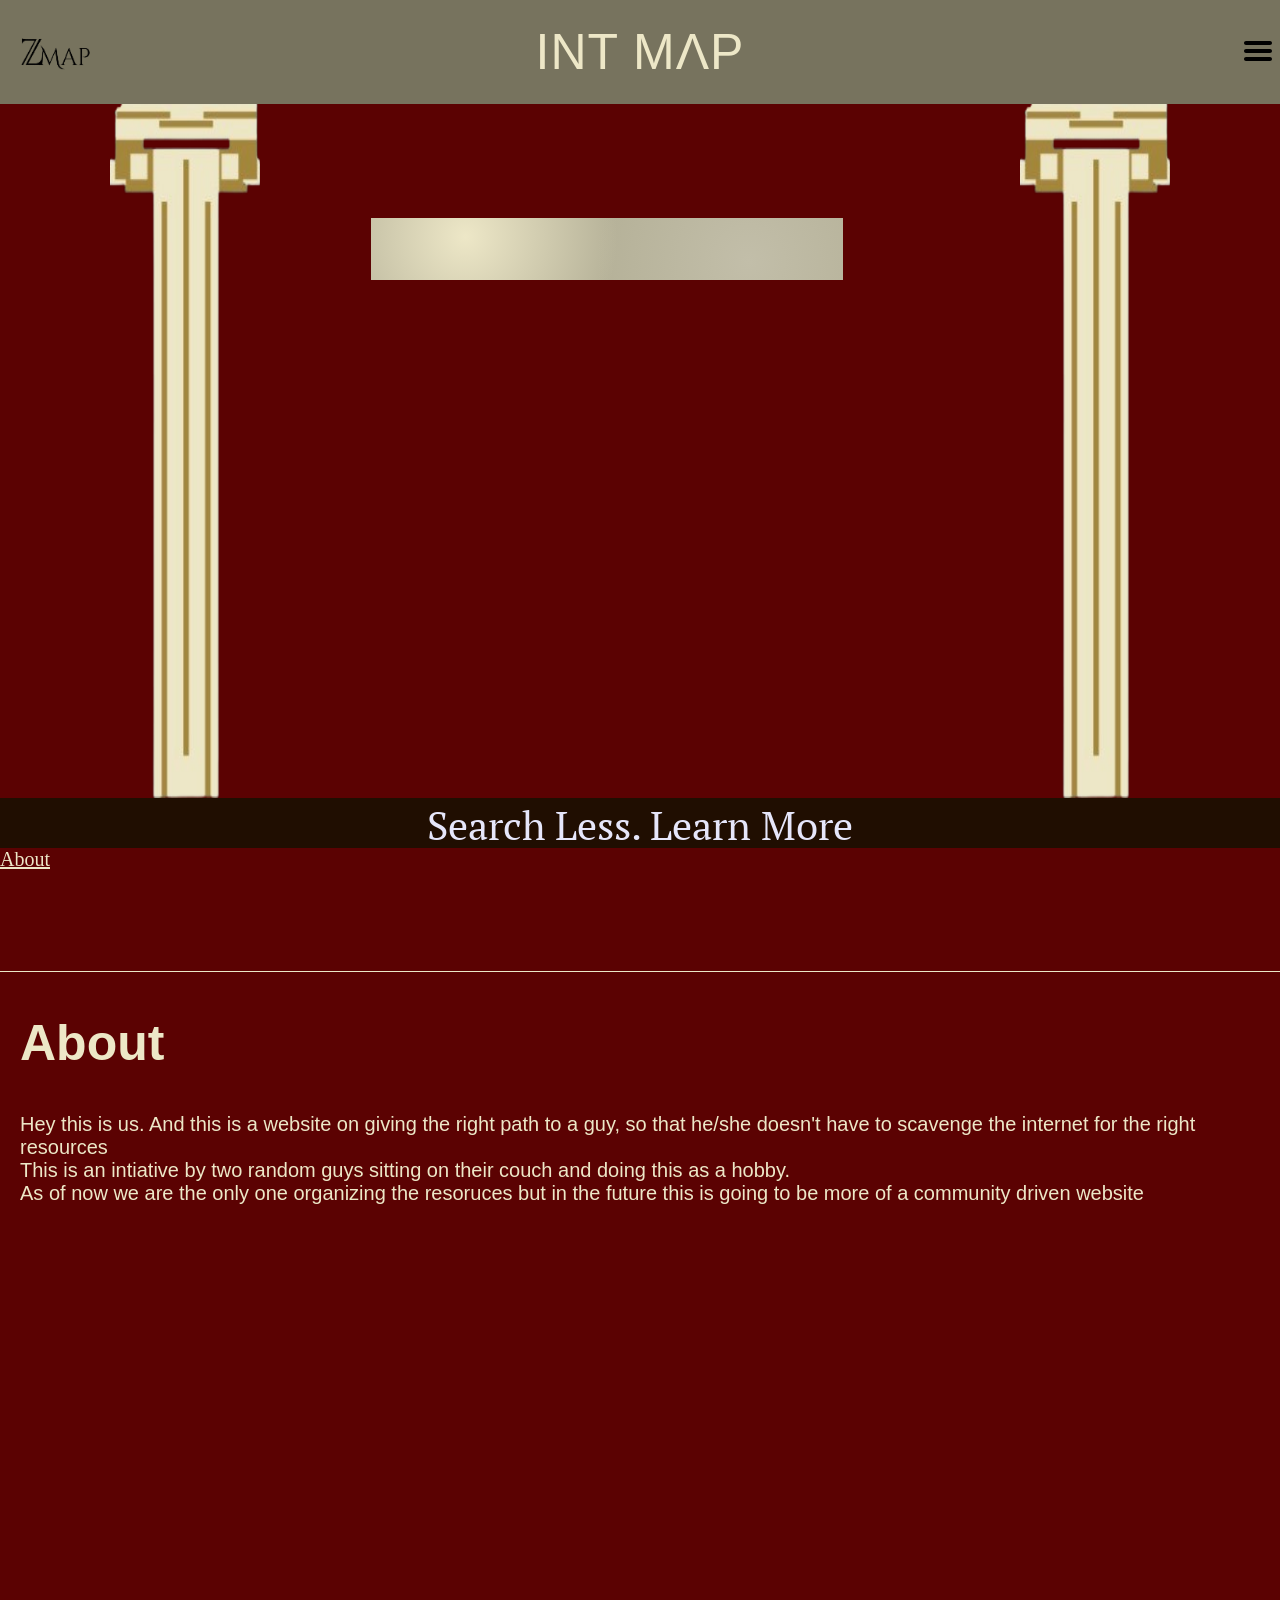
==== index.html @ e17660ed "A small bug fix" ====
<!DOCTYPE html>

<html>
    <head>
        <title>Int Map</title>
        <link rel="icon" href="logo/favicon.png" type="image/png">
        <link rel="stylesheet" href="landing_page.css">
        <link rel="stylesheet" href="style.css">
 This is usually caused by another repository pushing to
hint: the same ref. I
        <link rel="preconnect" href="https://fonts.googleapis.com">
        <link rel="preconnect" href="https://fonts.gstatic.com" crossorigin>
        <link href="https://fonts.googleapis.com/css2?family=PT+Serif:ital,wght@0,400;0,700;1,400;1,700&display=swap" rel="stylesheet">

    </head>
     
    <body>
        <script src="test.js"></script>
        
        <div class="header"> 


            <div class="logo-pic">
                <img class="z" src="logo/logo-removebg-preview.png">
            </div>


            <div class="logo-text">
                INT M&Lambda;P
            </div>



            <div class="menu-button">
                <button class="hamburger"><img src="logo/Hamburger_icon.svg"></button>
            </div>


        </div>

        <div class="search-region">
            <div class="pillar-left">
                <img class="pillar-img-left" src="logo/pillar.png">
            </div>

            <div class="searching">
                <input type="text" class="searchbar"
                placeholder="">
                <button class="search-button">?</button>
            </div>

            <div class="pillar-right">
                <img class="pillar-img-right" src="logo/pillar.png">
            </div>
        </div>

        <div class="base">Search Less. Learn More</div>

        <a class="about-link" href="#about-section">About</a>

        <div class="line"></div>

        <section id="about-section">
        <div class="About">
            <h1 class="about-heading">About</h1>
            <p class="about-text">Hey this is us. And this is a website on giving the right path to a guy, so that he/she doesn't have to scavenge
                the internet for the right resources 

            </p>
            <p class="about-text">
                This is an intiative by two random guys sitting on their couch and doing this as a hobby.
            </p>
            <p class="about-text">
                As of now we are the only one organizing the resoruces but in the future this is going to be more of a community driven website
            </p>
        </div>
        </section>



    </body>
</html>
---- landing_page.css ----
html
{
    scroll-behavior: smooth;
}

section 
{
    scroll-margin-top: 130px;
}

body
{
    background-color: #5B0202;
    margin: 0;
    padding-bottom: 1000px;
}
.searchbar 
{

    width: 450px;
    height: 60px;
    padding-left: 20px;
    font-size: 18px;
    font-family: 'Inter' , sans-serif;
    background:
    radial-gradient(circle at 20% 30%, #EDE7C7 0, transparent 40%),
    radial-gradient(circle at 80% 70%, #c2bea9 0, transparent 40%),
    #b5b198;
    border: none;
}
.search-button{
    opacity: 0;
    transition: opacity 5s ease;
}
.searchbar:focus
{
    outline: none;
    box-shadow: 6px 3px 5px rgba(0, 0, 0, 0.3);
}

.searchbar:focus + .search-button{
    opacity: 1;
}

.searching 
{
    margin-top: 200px;
    display: flex;
    justify-content: center;
}

.header
{
    display: grid;
    grid-template-columns: 1fr auto 1fr;
    align-items: center;
    background-color: #77735e;
    position: fixed;
    top: 0;
    left: 0;
    width: 100%;
    z-index: 2;
}

.mark 
{
    position: relative;
    display: inline-block;
}

.mark::before 
{
  content: "";
  position: absolute;
  top: -0.35em;
  left: 50%;
  transform: translateX(-50%);
  width: 0.6em;
  height: 1px;
  background: currentColor;
}

.logo-pic
{
    margin-left:0
}

.logo-text 
{
    font-family: "Jost", "Josefin Sans", sans-serif;
    font-weight: lighter;
    font-size: 50px;
    letter-spacing: 1px;
    color:#EDE7C7;
    text-transform: uppercase;
}

.z
{
    margin-top: 0;
    width: 100px;
    height: 100px;
}



.menu-button
{
    display: flex;
    justify-content: end;
}


.hamburger
{
    background-color: transparent;
    border: none;
    transition: 0.5s;
}

.hamburger:hover
{
    box-shadow: 1px 1px 5px rgba(0, 0, 0, 0.3);
}

.hamburger:active
{
    box-shadow: 1px 1px 10px rgba(0, 0, 0, 0.3);
}



.search-region
{
    display: grid;
    grid-template-columns: 1fr 1fr 1fr;
}

.pillar-left, .pillar-right
{
    display: flex;
    margin-top: 80px;
    justify-content: center;
}

.pillar-img-left , .pillar-img-right
{
    width: 150px;
    height: 700px;
}

.base
{
    display: flex;
    background-color: #200e01;
    height: 50px;
    font-family: "PT Serif", serif;
    font-weight: 400;
    font-style: normal;
    font-size: 40px;
    color: #E6E6FA;
    justify-content: center;
}

.About
{
    margin-left: 20px;
}

.about-heading
{
    color: #EDE7C7;
    font-family: Arial, Helvetica, sans-serif;
    font-size: 50px;
}

.about-text
{
    color: #EDE7C7;
    font-family: Arial, Helvetica, sans-serif;
    font-size: 20px;
    margin-bottom: 0;
    margin-top: 0;
}

.line 
{
    margin-top: 100px;
    height: 1px;
    background-color: #EDE7C7;
}

.about-link
{
    color: #EDE7C7;
    font-size: 20px;
}

.search-button
{
    border: none;
    height: 62px;
    width: 67px;
    background-color: #b5b198;
    transition: all 0.3s;
}

.search-button:hover
{
    background-color: #8f8c76;
}

.search-button:active
{
    box-shadow: 2px 3px 10px rgba(181, 177, 152, 0.3);
}
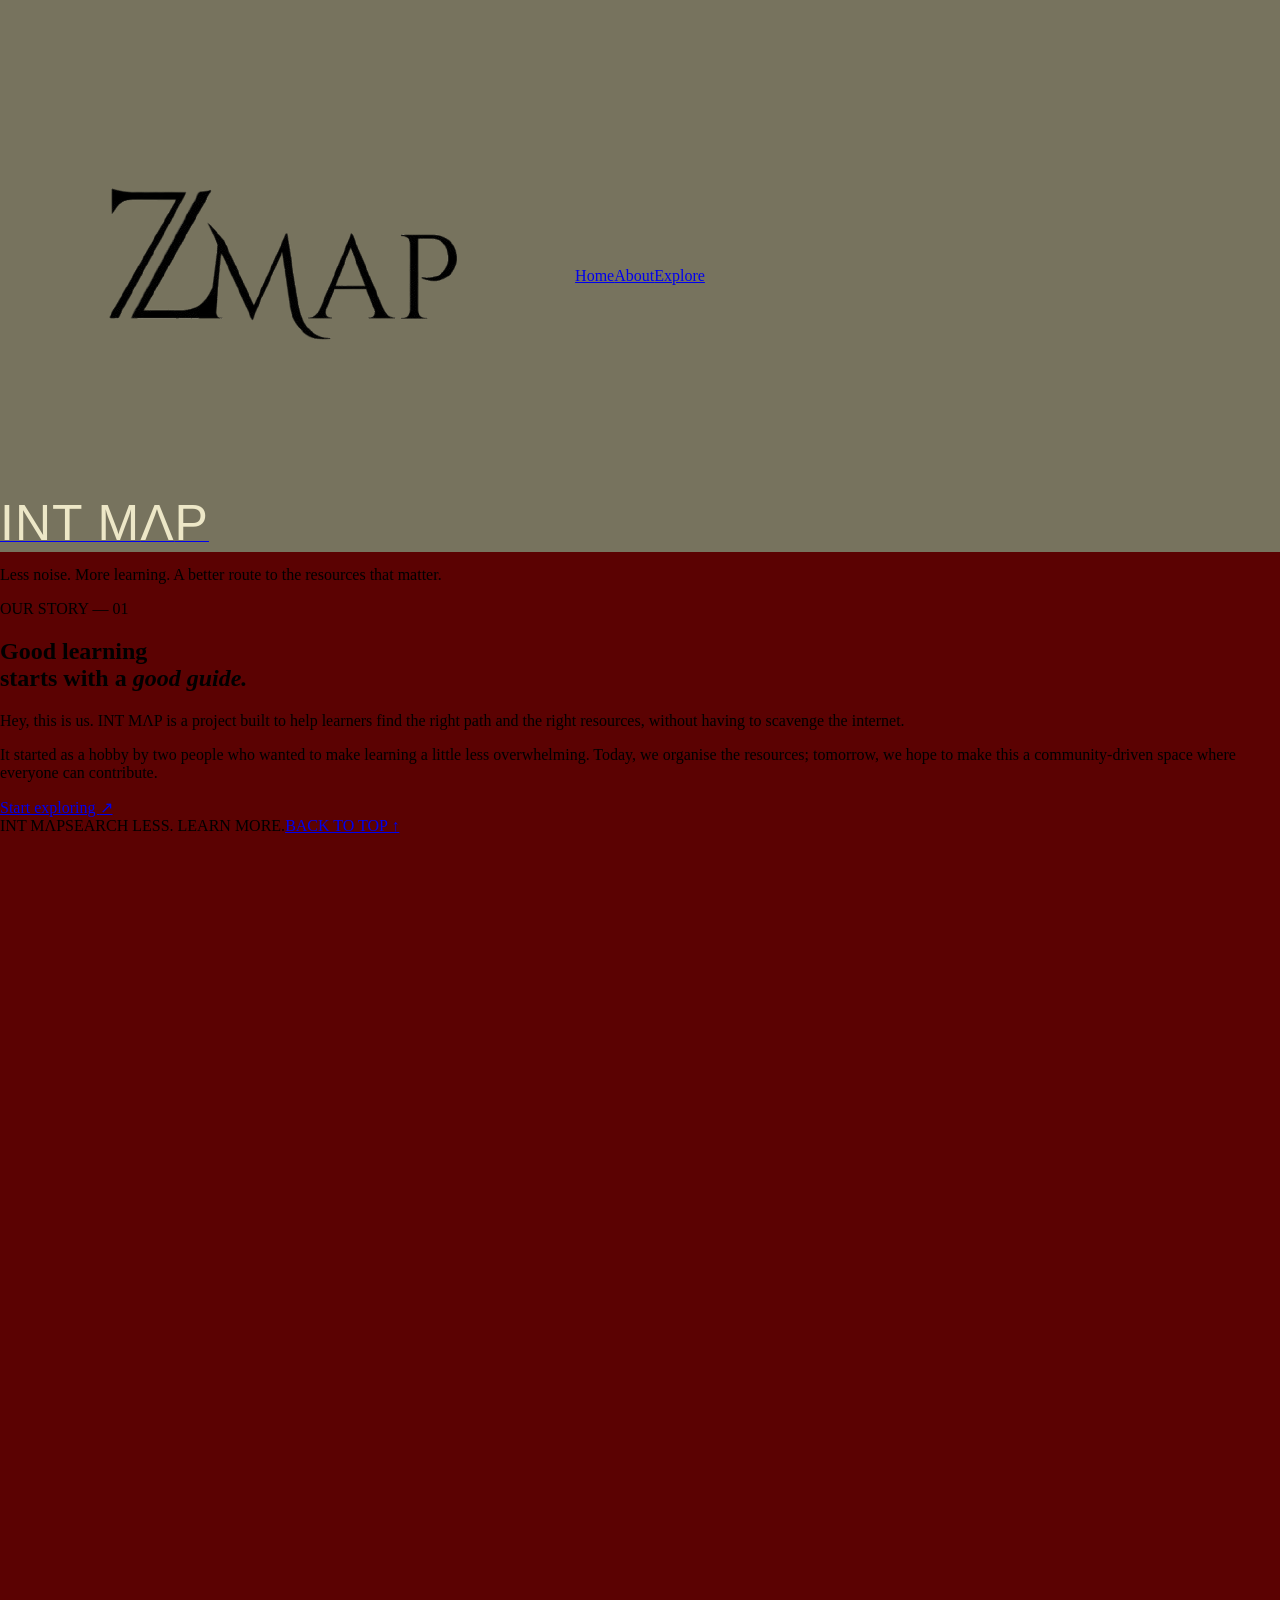
==== commit 925d0fa2: "Refresh landing page and add accessible navigation" ====
--- a/index.html
+++ b/index.html
@@ -1,82 +1,84 @@
-<!DOCTYPE html>
-
-<html>
-    <head>
-        <title>Int Map</title>
-        <link rel="icon" href="logo/favicon.png" type="image/png">
-        <link rel="stylesheet" href="landing_page.css">
-        <link rel="stylesheet" href="style.css">
- This is usually caused by another repository pushing to
-hint: the same ref. I
-        <link rel="preconnect" href="https://fonts.googleapis.com">
-        <link rel="preconnect" href="https://fonts.gstatic.com" crossorigin>
-        <link href="https://fonts.googleapis.com/css2?family=PT+Serif:ital,wght@0,400;0,700;1,400;1,700&display=swap" rel="stylesheet">
-
-    </head>
-     
-    <body>
-        <script src="test.js"></script>
-        
-        <div class="header"> 
-
-
-            <div class="logo-pic">
-                <img class="z" src="logo/logo-removebg-preview.png">
-            </div>
-
-
-            <div class="logo-text">
-                INT M&Lambda;P
-            </div>
-
-
-
-            <div class="menu-button">
-                <button class="hamburger"><img src="logo/Hamburger_icon.svg"></button>
-            </div>
-
-
+<!doctype html>
+<html lang="en">
+<head>
+  <meta charset="UTF-8">
+  <meta name="viewport" content="width=device-width, initial-scale=1">
+  <meta name="theme-color" content="#250b0b">
+  <meta name="description" content="INT MΛP — Search less. Learn more. Find a clearer path through learning resources.">
+  <title>INT MΛP — Search Less. Learn More.</title>
+  <link rel="icon" href="logo/favicon.png" type="image/png">
+  <link rel="preconnect" href="https://fonts.googleapis.com">
+  <link rel="preconnect" href="https://fonts.gstatic.com" crossorigin>
+  <link href="https://fonts.googleapis.com/css2?family=DM+Sans:wght@400;500;600;700&family=Playfair+Display:wght@500;600;700&display=swap" rel="stylesheet">
+  <link rel="stylesheet" href="landing_page.css">
+</head>
+<body>
+  <header class="header">
+    <a class="brand" href="#" aria-label="INT MΛP home">
+      <img class="brand-mark" src="logo/logo-removebg-preview.png" alt="">
+      <span class="logo-text">INT M<span class="lambda">Λ</span>P</span>
+    </a>
+    <nav class="desktop-nav" aria-label="Main navigation">
+      <a href="#home">Home</a><a href="#about-section">About</a><a href="#search-section">Explore</a>
+    </nav>
+    <button class="hamburger" type="button" aria-label="Open navigation" aria-expanded="false" aria-controls="site-menu"><span></span><span></span><span></span></button>
+  </header>
+  <div class="menu-backdrop" hidden></div>
+  <nav class="side-menu" id="site-menu" aria-label="Mobile navigation" aria-hidden="true">
+    <div class="menu-top"><span class="menu-eyebrow">Navigation</span><button class="menu-close" type="button" aria-label="Close navigation">×</button></div>
+    <a href="#home"><span>01</span> Home</a><a href="#search-section"><span>02</span> Explore resources</a><a href="#about-section"><span>03</span> About us</a>
+    <p class="menu-foot">Search less. Learn more.</p>
+  </nav>
+  <main id="home">
+    <section class="hero" id="search-section">
+      <div class="hero-glow hero-glow-one"></div><div class="hero-glow hero-glow-two"></div>
+      <p class="eyebrow"><span></span> A clearer path to knowledge</p>
+      <h1>Find your way<br><em>to understanding.</em></h1>
+      <p class="hero-copy">The right resources, without the endless searching.</p>
+      <form class="searching" role="search" action="#" onsubmit="return false">
+        <span class="search-icon" aria-hidden="true">⌕</span>
+        <input type="search" class="searchbar" aria-label="Search learning resources" placeholder="Search a topic, subject or concept…">
+        <button class="search-button" type="submit" aria-label="Search">→</button>
+      </form>
+      <p class="search-hint">Try a topic like vectors, matrices or ionic equilibrium</p>
+      <div class="hero-bottom"><span>INT MΛP</span><span>LEARN WITH INTENTION&nbsp; ↗</span></div>
+    </section>
+    <section class="intro-strip"><span class="strip-line"></span><p>Less noise. More learning. A better route to the resources that matter.</p><span class="strip-line"></span></section>
+    <section class="about-section" id="about-section">
+      <div class="about-kicker">OUR STORY <span>— 01</span></div>
+      <div class="about-content">
+        <h2>Good learning<br>starts with a <em>good guide.</em></h2>
+        <div class="about-copy">
+          <p>Hey, this is us. INT MΛP is a project built to help learners find the right path and the right resources, without having to scavenge the internet.</p>
+          <p>It started as a hobby by two people who wanted to make learning a little less overwhelming. Today, we organise the resources; tomorrow, we hope to make this a community-driven space where everyone can contribute.</p>
+          <a class="text-link" href="#search-section">Start exploring <span>↗</span></a>
         </div>
-
-        <div class="search-region">
-            <div class="pillar-left">
-                <img class="pillar-img-left" src="logo/pillar.png">
-            </div>
-
-            <div class="searching">
-                <input type="text" class="searchbar"
-                placeholder="">
-                <button class="search-button">?</button>
-            </div>
-
-            <div class="pillar-right">
-                <img class="pillar-img-right" src="logo/pillar.png">
-            </div>
-        </div>
-
-        <div class="base">Search Less. Learn More</div>
-
-        <a class="about-link" href="#about-section">About</a>
-
-        <div class="line"></div>
-
-        <section id="about-section">
-        <div class="About">
-            <h1 class="about-heading">About</h1>
-            <p class="about-text">Hey this is us. And this is a website on giving the right path to a guy, so that he/she doesn't have to scavenge
-                the internet for the right resources 
-
-            </p>
-            <p class="about-text">
-                This is an intiative by two random guys sitting on their couch and doing this as a hobby.
-            </p>
-            <p class="about-text">
-                As of now we are the only one organizing the resoruces but in the future this is going to be more of a community driven website
-            </p>
-        </div>
-        </section>
-
-
-
-    </body>
-</html>+      </div>
+    </section>
+  </main>
+  <footer class="footer"><span>INT MΛP</span><span>SEARCH LESS. LEARN MORE.</span><a href="#home">BACK TO TOP ↑</a></footer>
+  <script src="search.js" defer></script>
+  <script>
+    (() => {
+      const trigger = document.querySelector(".hamburger");
+      const closeButton = document.querySelector(".menu-close");
+      const menu = document.querySelector(".side-menu");
+      const backdrop = document.querySelector(".menu-backdrop");
+      const links = menu.querySelectorAll("a");
+      const setMenu = (open) => {
+        trigger.setAttribute("aria-expanded", String(open));
+        trigger.setAttribute("aria-label", open ? "Close navigation" : "Open navigation");
+        menu.setAttribute("aria-hidden", String(!open));
+        menu.classList.toggle("is-open", open);
+        backdrop.hidden = !open;
+        document.body.classList.toggle("menu-open", open);
+      };
+      trigger.addEventListener("click", () => setMenu(trigger.getAttribute("aria-expanded") !== "true"));
+      closeButton.addEventListener("click", () => setMenu(false));
+      backdrop.addEventListener("click", () => setMenu(false));
+      links.forEach(link => link.addEventListener("click", () => setMenu(false)));
+      document.addEventListener("keydown", event => { if (event.key === "Escape") setMenu(false); });
+    })();
+  </script>
+</body>
+</html>
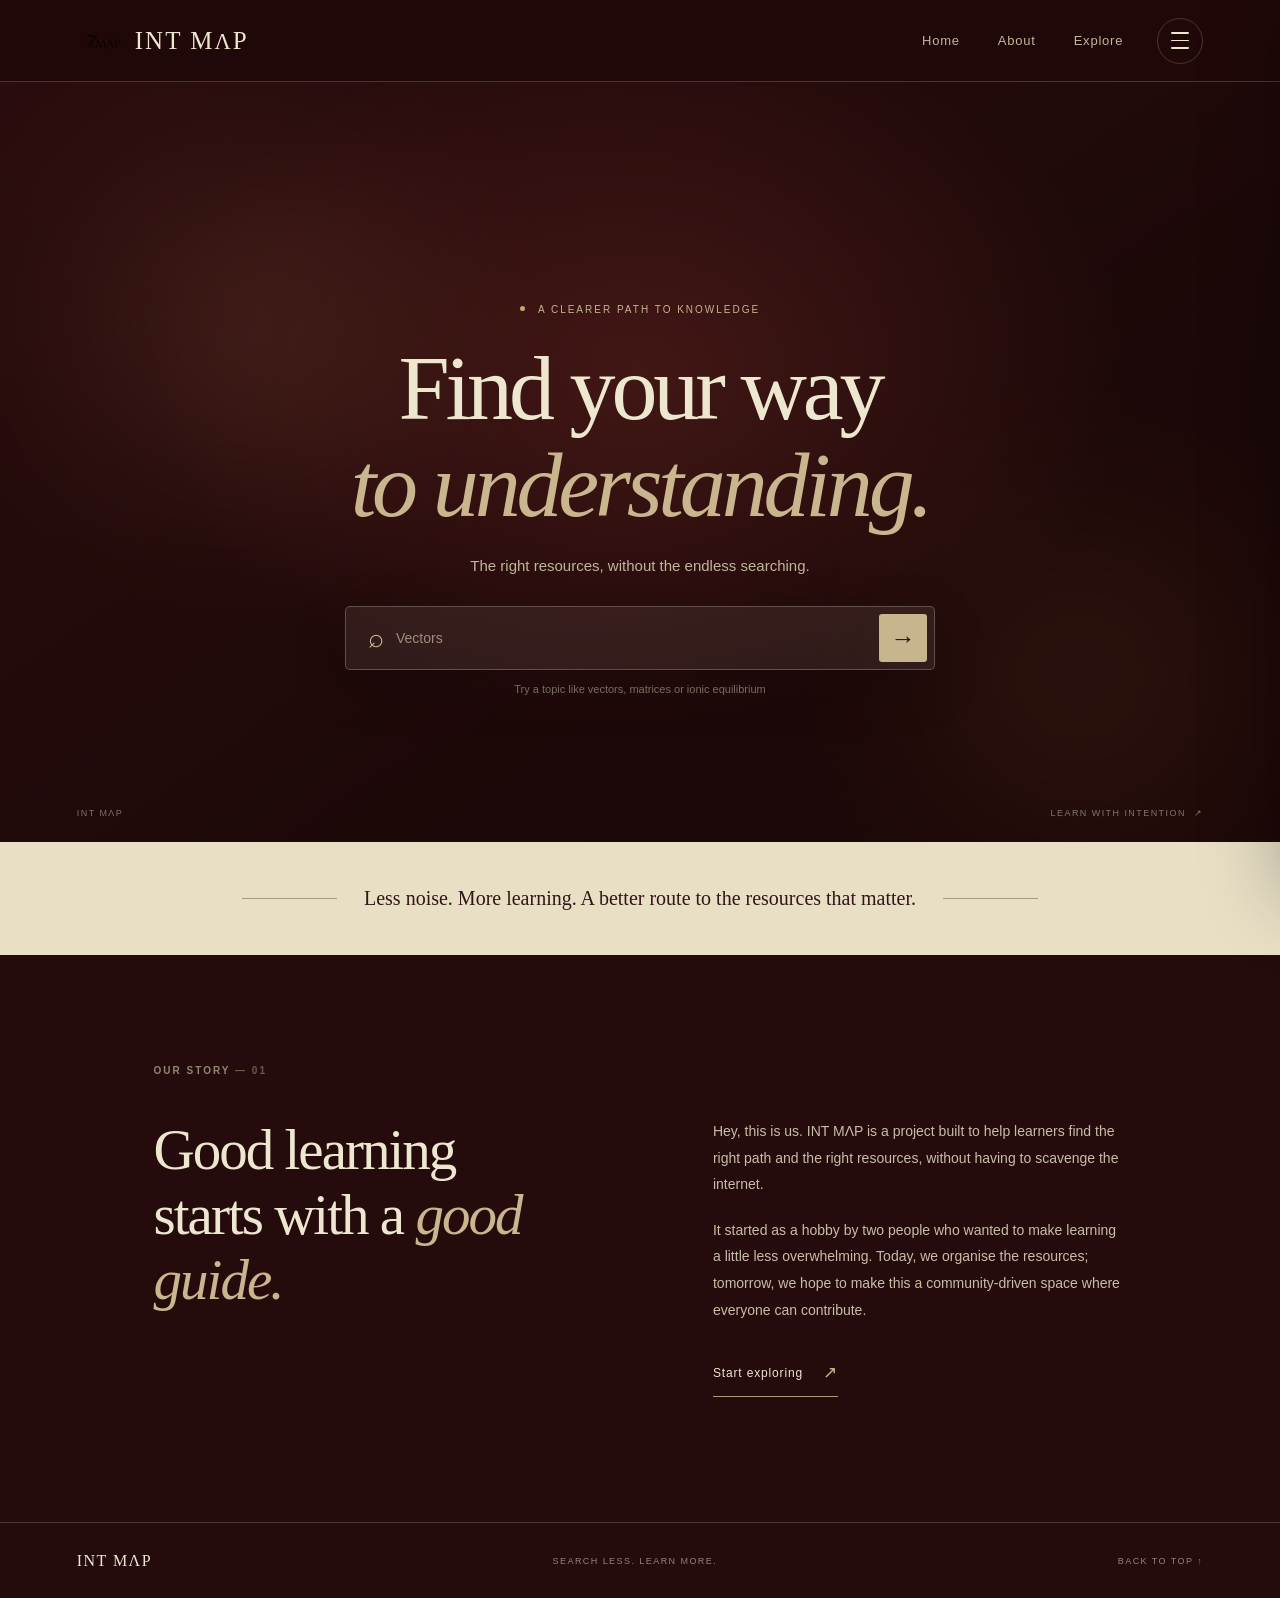
==== commit 84078999: "Embed landing page styles to fix unstyled worker build" ====
--- a/index.html
+++ b/index.html
@@ -10,7 +10,34 @@
   <link rel="preconnect" href="https://fonts.googleapis.com">
   <link rel="preconnect" href="https://fonts.gstatic.com" crossorigin>
   <link href="https://fonts.googleapis.com/css2?family=DM+Sans:wght@400;500;600;700&family=Playfair+Display:wght@500;600;700&display=swap" rel="stylesheet">
-  <link rel="stylesheet" href="landing_page.css">
+  <!-- Inline styles keep the page styled when the worker does not serve CSS assets. -->
+  <style>
+:root{color-scheme:dark;--wine:#250b0b;--cream:#eee7d0;--muted:#c0b69d;--olive:#8e886d;--line:rgba(238,231,208,.2)}
+*{box-sizing:border-box}html{scroll-behavior:smooth;scroll-padding-top:100px}body{margin:0;min-height:100vh;background:var(--wine);color:var(--cream);font-family:"DM Sans",sans-serif}body.menu-open{overflow:hidden}a{color:inherit}
+.header{height:82px;padding:0 clamp(22px,6vw,88px);display:flex;align-items:center;justify-content:space-between;position:sticky;top:0;z-index:10;background:rgba(32,9,9,.88);border-bottom:1px solid var(--line);backdrop-filter:blur(18px)}
+.brand{display:inline-flex;align-items:center;gap:10px;text-decoration:none}.brand-mark{width:48px;height:48px;object-fit:contain}.logo-text{font-family:"Playfair Display",serif;font-size:25px;font-weight:500;letter-spacing:.08em}.lambda{font-size:.9em}
+.desktop-nav{display:flex;align-items:center;gap:38px;margin-left:auto;margin-right:34px}.desktop-nav a{color:var(--muted);text-decoration:none;font-size:13px;letter-spacing:.06em;transition:color .2s}.desktop-nav a:hover{color:var(--cream)}
+.hamburger{width:46px;height:46px;display:flex;flex-direction:column;align-items:center;justify-content:center;gap:6px;padding:0;border:1px solid var(--line);border-radius:50%;background:transparent;cursor:pointer;transition:background .2s,border-color .2s}.hamburger:hover{background:rgba(238,231,208,.1);border-color:rgba(238,231,208,.5)}.hamburger span{display:block;width:18px;height:1.5px;border-radius:2px;background:var(--cream);transition:transform .25s,opacity .2s}.hamburger[aria-expanded=true] span:first-child{transform:translateY(7.5px) rotate(45deg)}.hamburger[aria-expanded=true] span:nth-child(2){opacity:0}.hamburger[aria-expanded=true] span:last-child{transform:translateY(-7.5px) rotate(-45deg)}
+.menu-backdrop{position:fixed;inset:0;z-index:19;background:rgba(8,3,3,.62);backdrop-filter:blur(3px)}.menu-backdrop[hidden]{display:none}
+.side-menu{position:fixed;z-index:20;top:0;right:0;width:min(390px,88vw);height:100dvh;padding:34px clamp(25px,5vw,42px);display:flex;flex-direction:column;background:#211010;border-left:1px solid var(--line);transform:translateX(105%);transition:transform .35s cubic-bezier(.2,.8,.2,1);box-shadow:-24px 0 70px rgba(0,0,0,.25)}.side-menu.is-open{transform:translateX(0)}
+.menu-top{display:flex;align-items:center;justify-content:space-between;padding-bottom:54px}.menu-eyebrow,.about-kicker{color:var(--olive);font-size:10px;font-weight:700;letter-spacing:.2em}.menu-close{color:var(--cream);border:1px solid var(--line);background:transparent;width:38px;height:38px;border-radius:50%;font-size:25px;cursor:pointer}
+.side-menu>a{display:flex;gap:18px;align-items:baseline;padding:19px 0;border-bottom:1px solid var(--line);text-decoration:none;font-family:"Playfair Display",serif;font-size:clamp(22px,4vw,29px);transition:color .2s,padding-left .2s}.side-menu>a span{color:var(--olive);font:11px "DM Sans",sans-serif;letter-spacing:.08em}.side-menu>a:hover{color:#c9b88e;padding-left:7px}.menu-foot{margin-top:auto;color:var(--muted);font-size:11px;letter-spacing:.13em;text-transform:uppercase}
+.hero{min-height:min(760px,calc(100svh - 82px));padding:100px 24px 25px;position:relative;overflow:hidden;display:flex;flex-direction:column;align-items:center;justify-content:center;text-align:center;background:radial-gradient(ellipse at 50% 38%,rgba(111,42,36,.42),transparent 54%),linear-gradient(145deg,#2a0c0d,#1b0808 72%)}
+.hero-glow{position:absolute;width:300px;height:300px;border-radius:50%;filter:blur(100px);opacity:.18;pointer-events:none}.hero-glow-one{background:#ba7654;top:12%;left:7%}.hero-glow-two{background:#8c4d29;bottom:2%;right:4%}
+.eyebrow{margin:0 0 25px;color:#c4b48f;text-transform:uppercase;letter-spacing:.2em;font-size:10px;position:relative}.eyebrow span{display:inline-block;width:5px;height:5px;margin:0 9px 2px 0;border-radius:50%;background:#c6a56e}
+.hero h1{position:relative;margin:0;font:500 clamp(48px,8vw,92px)/1.05 "Playfair Display",serif;letter-spacing:-.045em}.hero h1 em,.about-content h2 em{color:#c9b58e;font-weight:500}.hero-copy{position:relative;margin:24px 0 32px;color:var(--muted);font-size:15px}
+.searching{width:min(590px,100%);height:64px;position:relative;display:flex;align-items:center;padding:6px 7px 6px 22px;border:1px solid rgba(238,231,208,.25);border-radius:5px;background:rgba(238,231,208,.08);box-shadow:0 15px 55px rgba(0,0,0,.16);transition:border-color .2s,background .2s}.searching:focus-within{border-color:rgba(201,181,142,.75);background:rgba(238,231,208,.11)}
+.search-icon{color:#c9b58e;font-size:27px;line-height:1;margin-right:12px}.searchbar{min-width:0;flex:1;height:100%;padding:0;border:0;outline:0;color:var(--cream);background:transparent;font:14px "DM Sans",sans-serif}.searchbar::placeholder{color:#b6aa94;opacity:.8}
+.search-button{width:48px;height:48px;border:0;border-radius:3px;background:#c7b58e;color:#261010;font-size:25px;cursor:pointer;transition:background .2s,transform .2s}.search-button:hover{background:#e3d3ac;transform:translateX(2px)}.search-hint{color:rgba(238,231,208,.48);font-size:11px;margin:13px 0 0}
+.hero-bottom{position:absolute;left:clamp(24px,6vw,88px);right:clamp(24px,6vw,88px);bottom:24px;display:flex;justify-content:space-between;color:rgba(238,231,208,.48);font-size:9px;letter-spacing:.16em}
+.intro-strip{min-height:112px;padding:25px;display:flex;align-items:center;justify-content:center;gap:27px;background:#e8dfc5;color:#321616;text-align:center}.intro-strip p{max-width:570px;font:500 clamp(16px,2vw,20px) "Playfair Display",serif}.strip-line{width:clamp(20px,8vw,95px);height:1px;background:rgba(50,22,22,.35)}
+.about-section{padding:110px clamp(25px,12vw,175px) 125px;background:#260b0c}.about-kicker{margin-bottom:42px}.about-kicker span{color:rgba(142,136,109,.65)}.about-content{display:grid;grid-template-columns:1.05fr .95fr;gap:clamp(40px,8vw,115px);align-items:start}.about-content h2{margin:0;font:500 clamp(36px,5vw,57px)/1.14 "Playfair Display",serif;letter-spacing:-.035em}
+.about-copy{max-width:520px;color:#c8bea8;font-size:14px;line-height:1.9}.about-copy p{margin:0 0 19px}.text-link{display:inline-flex;gap:20px;align-items:center;margin-top:15px;padding-bottom:7px;border-bottom:1px solid #a99976;color:var(--cream);text-decoration:none;font-size:12px;letter-spacing:.07em}.text-link span{color:#c9b58e;font-size:17px}
+.footer{min-height:76px;padding:20px clamp(24px,6vw,88px);display:flex;align-items:center;justify-content:space-between;gap:18px;border-top:1px solid var(--line);color:rgba(238,231,208,.55);font-size:9px;letter-spacing:.16em}.footer>span:first-child{color:var(--cream);font:16px "Playfair Display",serif}.footer a{text-decoration:none}.footer a:hover{color:var(--cream)}
+@media(max-width:700px){.header{height:70px;padding:0 19px}.brand-mark{width:40px;height:40px}.logo-text{font-size:21px}.desktop-nav{display:none}.hero{min-height:min(700px,calc(100svh - 70px));padding-top:75px}.hero h1{font-size:clamp(44px,12vw,67px)}.hero-copy{max-width:310px;font-size:13px;line-height:1.6}.searching{height:58px;padding-left:15px}.search-button{width:44px;height:44px}.hero-bottom{font-size:8px}.intro-strip{gap:12px;min-height:100px}.intro-strip p{font-size:15px}.strip-line{width:17px;flex:0 0 17px}.about-section{padding:75px 25px 85px}.about-kicker{margin-bottom:30px}.about-content{grid-template-columns:1fr;gap:28px}.about-content h2{font-size:43px}.footer{flex-wrap:wrap}}
+@media(prefers-reduced-motion:reduce){*,*::before,*::after{scroll-behavior:auto!important;transition-duration:.01ms!important;animation-duration:.01ms!important}}
+
+  </style>
 </head>
 <body>
   <header class="header">
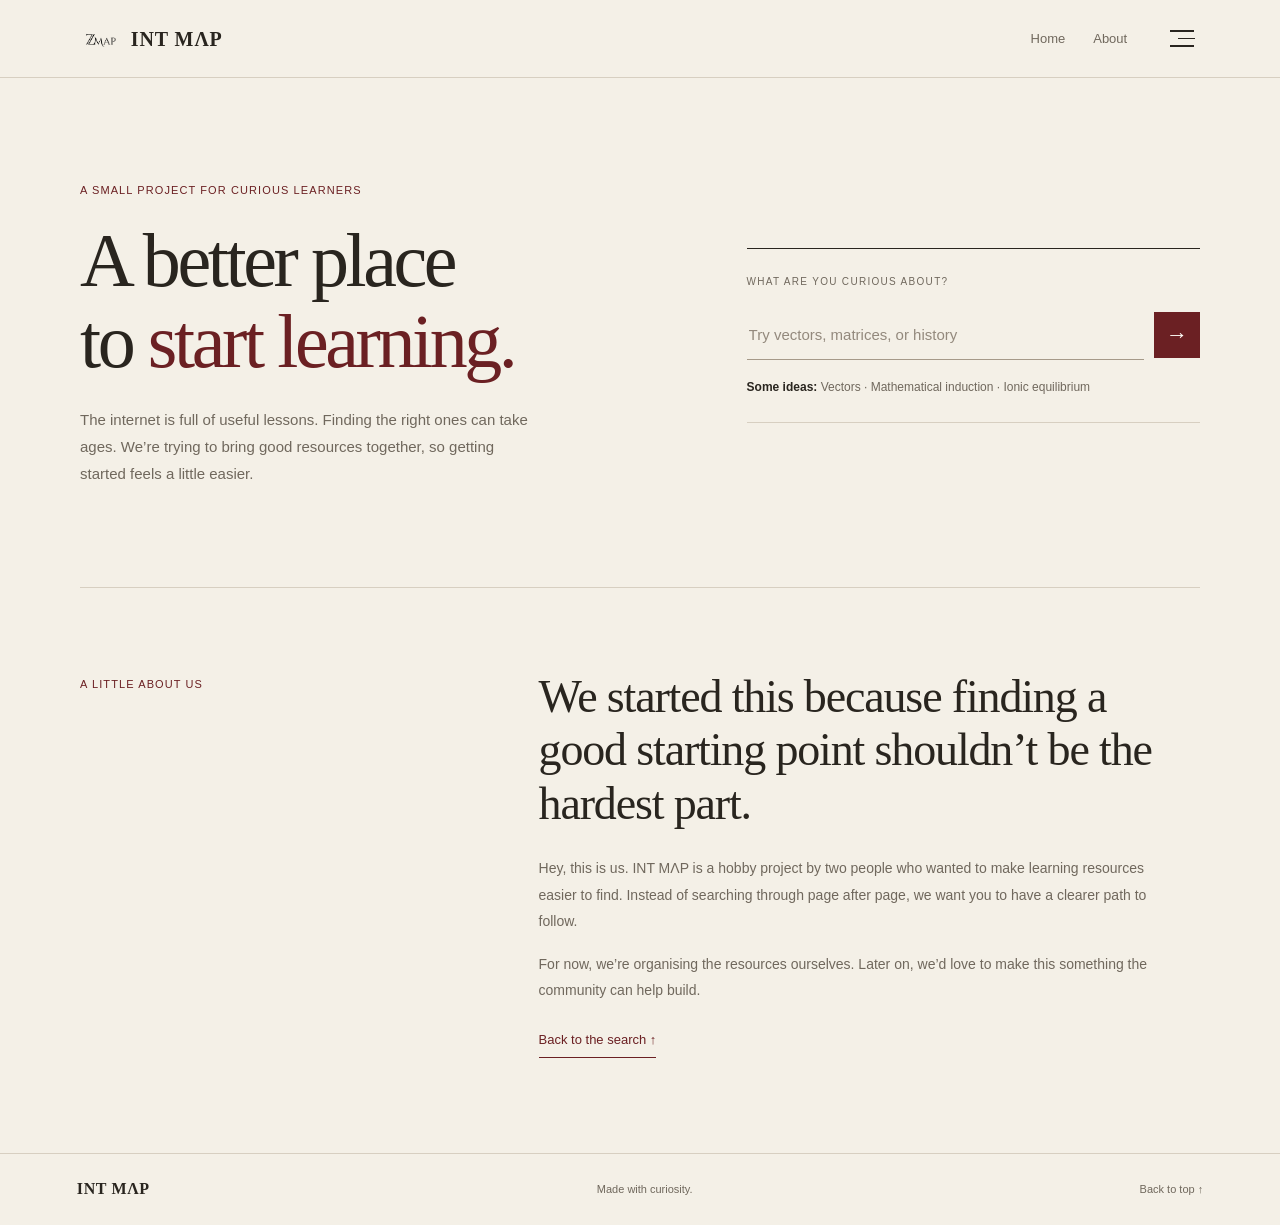
==== commit 44f33546: "Give INT MAP a simpler, more personal visual identity" ====
--- a/index.html
+++ b/index.html
@@ -3,109 +3,420 @@
 <head>
   <meta charset="UTF-8">
   <meta name="viewport" content="width=device-width, initial-scale=1">
-  <meta name="theme-color" content="#250b0b">
-  <meta name="description" content="INT MΛP — Search less. Learn more. Find a clearer path through learning resources.">
-  <title>INT MΛP — Search Less. Learn More.</title>
+  <meta name="theme-color" content="#f4f0e7">
+  <meta name="description" content="INT MΛP brings useful learning resources together and gives you a place to start.">
+  <title>INT MΛP — A place to start</title>
   <link rel="icon" href="logo/favicon.png" type="image/png">
-  <link rel="preconnect" href="https://fonts.googleapis.com">
-  <link rel="preconnect" href="https://fonts.gstatic.com" crossorigin>
-  <link href="https://fonts.googleapis.com/css2?family=DM+Sans:wght@400;500;600;700&family=Playfair+Display:wght@500;600;700&display=swap" rel="stylesheet">
-  <!-- Inline styles keep the page styled when the worker does not serve CSS assets. -->
   <style>
-:root{color-scheme:dark;--wine:#250b0b;--cream:#eee7d0;--muted:#c0b69d;--olive:#8e886d;--line:rgba(238,231,208,.2)}
-*{box-sizing:border-box}html{scroll-behavior:smooth;scroll-padding-top:100px}body{margin:0;min-height:100vh;background:var(--wine);color:var(--cream);font-family:"DM Sans",sans-serif}body.menu-open{overflow:hidden}a{color:inherit}
-.header{height:82px;padding:0 clamp(22px,6vw,88px);display:flex;align-items:center;justify-content:space-between;position:sticky;top:0;z-index:10;background:rgba(32,9,9,.88);border-bottom:1px solid var(--line);backdrop-filter:blur(18px)}
-.brand{display:inline-flex;align-items:center;gap:10px;text-decoration:none}.brand-mark{width:48px;height:48px;object-fit:contain}.logo-text{font-family:"Playfair Display",serif;font-size:25px;font-weight:500;letter-spacing:.08em}.lambda{font-size:.9em}
-.desktop-nav{display:flex;align-items:center;gap:38px;margin-left:auto;margin-right:34px}.desktop-nav a{color:var(--muted);text-decoration:none;font-size:13px;letter-spacing:.06em;transition:color .2s}.desktop-nav a:hover{color:var(--cream)}
-.hamburger{width:46px;height:46px;display:flex;flex-direction:column;align-items:center;justify-content:center;gap:6px;padding:0;border:1px solid var(--line);border-radius:50%;background:transparent;cursor:pointer;transition:background .2s,border-color .2s}.hamburger:hover{background:rgba(238,231,208,.1);border-color:rgba(238,231,208,.5)}.hamburger span{display:block;width:18px;height:1.5px;border-radius:2px;background:var(--cream);transition:transform .25s,opacity .2s}.hamburger[aria-expanded=true] span:first-child{transform:translateY(7.5px) rotate(45deg)}.hamburger[aria-expanded=true] span:nth-child(2){opacity:0}.hamburger[aria-expanded=true] span:last-child{transform:translateY(-7.5px) rotate(-45deg)}
-.menu-backdrop{position:fixed;inset:0;z-index:19;background:rgba(8,3,3,.62);backdrop-filter:blur(3px)}.menu-backdrop[hidden]{display:none}
-.side-menu{position:fixed;z-index:20;top:0;right:0;width:min(390px,88vw);height:100dvh;padding:34px clamp(25px,5vw,42px);display:flex;flex-direction:column;background:#211010;border-left:1px solid var(--line);transform:translateX(105%);transition:transform .35s cubic-bezier(.2,.8,.2,1);box-shadow:-24px 0 70px rgba(0,0,0,.25)}.side-menu.is-open{transform:translateX(0)}
-.menu-top{display:flex;align-items:center;justify-content:space-between;padding-bottom:54px}.menu-eyebrow,.about-kicker{color:var(--olive);font-size:10px;font-weight:700;letter-spacing:.2em}.menu-close{color:var(--cream);border:1px solid var(--line);background:transparent;width:38px;height:38px;border-radius:50%;font-size:25px;cursor:pointer}
-.side-menu>a{display:flex;gap:18px;align-items:baseline;padding:19px 0;border-bottom:1px solid var(--line);text-decoration:none;font-family:"Playfair Display",serif;font-size:clamp(22px,4vw,29px);transition:color .2s,padding-left .2s}.side-menu>a span{color:var(--olive);font:11px "DM Sans",sans-serif;letter-spacing:.08em}.side-menu>a:hover{color:#c9b88e;padding-left:7px}.menu-foot{margin-top:auto;color:var(--muted);font-size:11px;letter-spacing:.13em;text-transform:uppercase}
-.hero{min-height:min(760px,calc(100svh - 82px));padding:100px 24px 25px;position:relative;overflow:hidden;display:flex;flex-direction:column;align-items:center;justify-content:center;text-align:center;background:radial-gradient(ellipse at 50% 38%,rgba(111,42,36,.42),transparent 54%),linear-gradient(145deg,#2a0c0d,#1b0808 72%)}
-.hero-glow{position:absolute;width:300px;height:300px;border-radius:50%;filter:blur(100px);opacity:.18;pointer-events:none}.hero-glow-one{background:#ba7654;top:12%;left:7%}.hero-glow-two{background:#8c4d29;bottom:2%;right:4%}
-.eyebrow{margin:0 0 25px;color:#c4b48f;text-transform:uppercase;letter-spacing:.2em;font-size:10px;position:relative}.eyebrow span{display:inline-block;width:5px;height:5px;margin:0 9px 2px 0;border-radius:50%;background:#c6a56e}
-.hero h1{position:relative;margin:0;font:500 clamp(48px,8vw,92px)/1.05 "Playfair Display",serif;letter-spacing:-.045em}.hero h1 em,.about-content h2 em{color:#c9b58e;font-weight:500}.hero-copy{position:relative;margin:24px 0 32px;color:var(--muted);font-size:15px}
-.searching{width:min(590px,100%);height:64px;position:relative;display:flex;align-items:center;padding:6px 7px 6px 22px;border:1px solid rgba(238,231,208,.25);border-radius:5px;background:rgba(238,231,208,.08);box-shadow:0 15px 55px rgba(0,0,0,.16);transition:border-color .2s,background .2s}.searching:focus-within{border-color:rgba(201,181,142,.75);background:rgba(238,231,208,.11)}
-.search-icon{color:#c9b58e;font-size:27px;line-height:1;margin-right:12px}.searchbar{min-width:0;flex:1;height:100%;padding:0;border:0;outline:0;color:var(--cream);background:transparent;font:14px "DM Sans",sans-serif}.searchbar::placeholder{color:#b6aa94;opacity:.8}
-.search-button{width:48px;height:48px;border:0;border-radius:3px;background:#c7b58e;color:#261010;font-size:25px;cursor:pointer;transition:background .2s,transform .2s}.search-button:hover{background:#e3d3ac;transform:translateX(2px)}.search-hint{color:rgba(238,231,208,.48);font-size:11px;margin:13px 0 0}
-.hero-bottom{position:absolute;left:clamp(24px,6vw,88px);right:clamp(24px,6vw,88px);bottom:24px;display:flex;justify-content:space-between;color:rgba(238,231,208,.48);font-size:9px;letter-spacing:.16em}
-.intro-strip{min-height:112px;padding:25px;display:flex;align-items:center;justify-content:center;gap:27px;background:#e8dfc5;color:#321616;text-align:center}.intro-strip p{max-width:570px;font:500 clamp(16px,2vw,20px) "Playfair Display",serif}.strip-line{width:clamp(20px,8vw,95px);height:1px;background:rgba(50,22,22,.35)}
-.about-section{padding:110px clamp(25px,12vw,175px) 125px;background:#260b0c}.about-kicker{margin-bottom:42px}.about-kicker span{color:rgba(142,136,109,.65)}.about-content{display:grid;grid-template-columns:1.05fr .95fr;gap:clamp(40px,8vw,115px);align-items:start}.about-content h2{margin:0;font:500 clamp(36px,5vw,57px)/1.14 "Playfair Display",serif;letter-spacing:-.035em}
-.about-copy{max-width:520px;color:#c8bea8;font-size:14px;line-height:1.9}.about-copy p{margin:0 0 19px}.text-link{display:inline-flex;gap:20px;align-items:center;margin-top:15px;padding-bottom:7px;border-bottom:1px solid #a99976;color:var(--cream);text-decoration:none;font-size:12px;letter-spacing:.07em}.text-link span{color:#c9b58e;font-size:17px}
-.footer{min-height:76px;padding:20px clamp(24px,6vw,88px);display:flex;align-items:center;justify-content:space-between;gap:18px;border-top:1px solid var(--line);color:rgba(238,231,208,.55);font-size:9px;letter-spacing:.16em}.footer>span:first-child{color:var(--cream);font:16px "Playfair Display",serif}.footer a{text-decoration:none}.footer a:hover{color:var(--cream)}
-@media(max-width:700px){.header{height:70px;padding:0 19px}.brand-mark{width:40px;height:40px}.logo-text{font-size:21px}.desktop-nav{display:none}.hero{min-height:min(700px,calc(100svh - 70px));padding-top:75px}.hero h1{font-size:clamp(44px,12vw,67px)}.hero-copy{max-width:310px;font-size:13px;line-height:1.6}.searching{height:58px;padding-left:15px}.search-button{width:44px;height:44px}.hero-bottom{font-size:8px}.intro-strip{gap:12px;min-height:100px}.intro-strip p{font-size:15px}.strip-line{width:17px;flex:0 0 17px}.about-section{padding:75px 25px 85px}.about-kicker{margin-bottom:30px}.about-content{grid-template-columns:1fr;gap:28px}.about-content h2{font-size:43px}.footer{flex-wrap:wrap}}
-@media(prefers-reduced-motion:reduce){*,*::before,*::after{scroll-behavior:auto!important;transition-duration:.01ms!important;animation-duration:.01ms!important}}
-
+:root {
+  --paper: #f4f0e7;
+  --paper-dark: #ebe4d7;
+  --ink: #29251f;
+  --muted: #70685d;
+  --wine: #6b2023;
+  --line: #d7cfc1;
+  --white: #fffdf8;
+}
+* { box-sizing: border-box; }
+html { scroll-behavior: smooth; scroll-padding-top: 88px; }
+body {
+  margin: 0;
+  min-height: 100vh;
+  background: var(--paper);
+  color: var(--ink);
+  font-family: Arial, Helvetica, sans-serif;
+  -webkit-font-smoothing: antialiased;
+}
+body.menu-open { overflow: hidden; }
+a { color: inherit; }
+button, input { font: inherit; }
+.topbar {
+  height: 78px;
+  padding: 0 clamp(20px, 6vw, 82px);
+  display: flex;
+  align-items: center;
+  justify-content: space-between;
+  background: var(--paper);
+  border-bottom: 1px solid var(--line);
+  position: sticky;
+  top: 0;
+  z-index: 10;
+}
+.brand {
+  display: inline-flex;
+  align-items: center;
+  gap: 11px;
+  text-decoration: none;
+  min-width: 0;
+}
+.brand-icon { width: 43px; height: 43px; object-fit: contain; }
+.brand-name {
+  font: 600 20px/1 Georgia, "Times New Roman", serif;
+  letter-spacing: .045em;
+  white-space: nowrap;
+}
+.topbar-right { display: flex; align-items: center; gap: 34px; }
+.main-nav { display: flex; align-items: center; gap: 28px; }
+.main-nav a {
+  color: var(--muted);
+  font-size: 13px;
+  text-decoration: none;
+}
+.main-nav a:hover, .main-nav a:focus-visible { color: var(--wine); }
+.menu-toggle {
+  width: 42px;
+  height: 42px;
+  padding: 10px 8px;
+  border: 0;
+  background: transparent;
+  display: flex;
+  flex-direction: column;
+  align-items: center;
+  justify-content: center;
+  gap: 6px;
+  cursor: pointer;
+}
+.menu-toggle span {
+  display: block;
+  height: 1.5px;
+  width: 24px;
+  background: var(--ink);
+  transition: transform .2s ease, opacity .2s ease;
+}
+.menu-toggle span:nth-child(2) { width: 17px; align-self: flex-end; }
+.menu-toggle[aria-expanded="true"] span:first-child { transform: translateY(7.5px) rotate(45deg); }
+.menu-toggle[aria-expanded="true"] span:nth-child(2) { opacity: 0; }
+.menu-toggle[aria-expanded="true"] span:last-child { transform: translateY(-7.5px) rotate(-45deg); }
+.menu-backdrop {
+  position: fixed;
+  inset: 0;
+  z-index: 19;
+  background: rgba(28, 23, 19, .35);
+}
+.menu-backdrop[hidden] { display: none; }
+.side-menu {
+  position: fixed;
+  z-index: 20;
+  top: 0;
+  right: 0;
+  width: min(360px, 88vw);
+  height: 100vh;
+  height: 100dvh;
+  padding: 27px 30px 30px;
+  display: flex;
+  flex-direction: column;
+  background: var(--paper);
+  border-left: 1px solid var(--line);
+  transform: translateX(101%);
+  transition: transform .25s ease;
+}
+.side-menu.is-open { transform: translateX(0); }
+.menu-top {
+  display: flex;
+  justify-content: space-between;
+  align-items: center;
+  padding-bottom: 42px;
+}
+.menu-label {
+  color: var(--muted);
+  font-size: 11px;
+  letter-spacing: .12em;
+  text-transform: uppercase;
+}
+.menu-close {
+  width: 36px;
+  height: 36px;
+  border: 1px solid var(--line);
+  border-radius: 50%;
+  background: transparent;
+  color: var(--ink);
+  font-size: 22px;
+  cursor: pointer;
+}
+.side-menu > a {
+  padding: 17px 0;
+  border-bottom: 1px solid var(--line);
+  text-decoration: none;
+  font: 25px/1.2 Georgia, "Times New Roman", serif;
+}
+.side-menu > a:hover { color: var(--wine); }
+.menu-foot {
+  margin-top: auto;
+  color: var(--muted);
+  font-size: 12px;
+  line-height: 1.6;
+}
+.hero {
+  width: min(1120px, calc(100% - 48px));
+  min-height: 510px;
+  margin: 0 auto;
+  padding: 82px 0 76px;
+  display: grid;
+  grid-template-columns: 1.12fr .88fr;
+  align-items: center;
+  gap: clamp(36px, 7vw, 95px);
+  border-bottom: 1px solid var(--line);
+}
+.hero-copy { max-width: 620px; }
+.kicker {
+  margin: 0 0 24px;
+  color: var(--wine);
+  font-size: 11px;
+  letter-spacing: .1em;
+  text-transform: uppercase;
+}
+.hero h1 {
+  margin: 0;
+  max-width: 650px;
+  font: 500 clamp(43px, 6.2vw, 76px)/1.06 Georgia, "Times New Roman", serif;
+  letter-spacing: -.045em;
+}
+.hero h1 em {
+  color: var(--wine);
+  font-style: normal;
+}
+.hero-description {
+  max-width: 460px;
+  margin: 25px 0 0;
+  color: var(--muted);
+  font-size: 15px;
+  line-height: 1.8;
+}
+.search-area {
+  padding: 27px 0 24px;
+  border-top: 1px solid var(--ink);
+  border-bottom: 1px solid var(--line);
+}
+.search-label {
+  display: block;
+  margin-bottom: 22px;
+  color: var(--muted);
+  font-size: 10px;
+  letter-spacing: .13em;
+  text-transform: uppercase;
+}
+.searching {
+  display: flex;
+  align-items: center;
+  width: 100%;
+  gap: 10px;
+}
+.searchbar {
+  min-width: 0;
+  flex: 1;
+  height: 51px;
+  padding: 0 2px;
+  border: 0;
+  border-bottom: 1px solid #a69a89;
+  border-radius: 0;
+  outline: none;
+  background: transparent;
+  color: var(--ink);
+  font-size: 15px;
+}
+.searchbar::placeholder { color: #93897d; opacity: 1; }
+.searchbar:focus { border-bottom: 2px solid var(--wine); }
+.search-button {
+  flex: 0 0 46px;
+  width: 46px;
+  height: 46px;
+  border: 0;
+  background: var(--wine);
+  color: var(--white);
+  font-size: 22px;
+  cursor: pointer;
+}
+.search-button:hover { background: #4e171a; }
+.search-help {
+  margin: 17px 0 0;
+  color: var(--muted);
+  font-size: 12px;
+  line-height: 1.7;
+}
+.search-help strong { color: var(--ink); font-weight: 600; }
+.about-section {
+  width: min(1120px, calc(100% - 48px));
+  margin: 0 auto;
+  padding: 82px 0 95px;
+  display: grid;
+  grid-template-columns: .7fr 1.3fr;
+  gap: clamp(35px, 8vw, 110px);
+}
+.section-label {
+  padding-top: 8px;
+  color: var(--wine);
+  font-size: 11px;
+  letter-spacing: .1em;
+  text-transform: uppercase;
+}
+.about-content { max-width: 690px; }
+.about-content h2 {
+  margin: 0 0 25px;
+  font: 500 clamp(31px, 4vw, 46px)/1.16 Georgia, "Times New Roman", serif;
+  letter-spacing: -.025em;
+}
+.about-copy {
+  max-width: 610px;
+  color: var(--muted);
+  font-size: 14px;
+  line-height: 1.9;
+}
+.about-copy p { margin: 0 0 16px; }
+.text-link {
+  display: inline-block;
+  margin-top: 8px;
+  padding-bottom: 4px;
+  color: var(--wine);
+  border-bottom: 1px solid var(--wine);
+  font-size: 13px;
+  text-decoration: none;
+}
+.text-link:hover { color: var(--ink); border-color: var(--ink); }
+.footer {
+  min-height: 72px;
+  padding: 20px clamp(20px, 6vw, 82px);
+  display: flex;
+  justify-content: space-between;
+  align-items: center;
+  gap: 16px;
+  border-top: 1px solid var(--line);
+  color: var(--muted);
+  font-size: 11px;
+}
+.footer-brand {
+  color: var(--ink);
+  font: 600 16px Georgia, "Times New Roman", serif;
+  letter-spacing: .04em;
+}
+.footer a { text-decoration: none; }
+.footer a:hover { color: var(--wine); }
+a:focus-visible, button:focus-visible, input:focus-visible {
+  outline: 2px solid var(--wine);
+  outline-offset: 4px;
+}
+@media (max-width: 760px) {
+  .topbar { height: 70px; padding: 0 18px; }
+  .brand-icon { width: 38px; height: 38px; }
+  .brand-name { font-size: 18px; }
+  .topbar-right { gap: 12px; }
+  .main-nav { display: none; }
+  .hero {
+    width: calc(100% - 40px);
+    min-height: 0;
+    padding: 70px 0 62px;
+    grid-template-columns: 1fr;
+    gap: 44px;
+  }
+  .hero h1 { font-size: clamp(43px, 12vw, 64px); }
+  .hero-description { margin-top: 19px; font-size: 14px; }
+  .search-area { padding-top: 22px; }
+  .about-section {
+    width: calc(100% - 40px);
+    padding: 58px 0 70px;
+    grid-template-columns: 1fr;
+    gap: 23px;
+  }
+  .about-content h2 { font-size: 35px; }
+  .footer { flex-wrap: wrap; }
+}
+@media (prefers-reduced-motion: reduce) {
+  *, *::before, *::after { scroll-behavior: auto !important; transition-duration: .01ms !important; }
+}
   </style>
 </head>
 <body>
-  <header class="header">
-    <a class="brand" href="#" aria-label="INT MΛP home">
-      <img class="brand-mark" src="logo/logo-removebg-preview.png" alt="">
-      <span class="logo-text">INT M<span class="lambda">Λ</span>P</span>
+  <header class="topbar">
+    <a class="brand" href="#home" aria-label="INT MΛP home">
+      <img class="brand-icon" src="logo/logo-removebg-preview.png" alt="">
+      <span class="brand-name">INT MΛP</span>
     </a>
-    <nav class="desktop-nav" aria-label="Main navigation">
-      <a href="#home">Home</a><a href="#about-section">About</a><a href="#search-section">Explore</a>
-    </nav>
-    <button class="hamburger" type="button" aria-label="Open navigation" aria-expanded="false" aria-controls="site-menu"><span></span><span></span><span></span></button>
+    <div class="topbar-right">
+      <nav class="main-nav" aria-label="Main navigation">
+        <a href="#home">Home</a>
+        <a href="#about-section">About</a>
+      </nav>
+      <button class="menu-toggle" type="button" aria-label="Open navigation" aria-expanded="false" aria-controls="site-menu">
+        <span></span><span></span><span></span>
+      </button>
+    </div>
   </header>
+
   <div class="menu-backdrop" hidden></div>
-  <nav class="side-menu" id="site-menu" aria-label="Mobile navigation" aria-hidden="true">
-    <div class="menu-top"><span class="menu-eyebrow">Navigation</span><button class="menu-close" type="button" aria-label="Close navigation">×</button></div>
-    <a href="#home"><span>01</span> Home</a><a href="#search-section"><span>02</span> Explore resources</a><a href="#about-section"><span>03</span> About us</a>
-    <p class="menu-foot">Search less. Learn more.</p>
+  <nav class="side-menu" id="site-menu" aria-label="Site navigation" aria-hidden="true">
+    <div class="menu-top">
+      <span class="menu-label">On this page</span>
+      <button class="menu-close" type="button" aria-label="Close navigation">×</button>
+    </div>
+    <a href="#home">Home</a>
+    <a href="#search-section">Find a topic</a>
+    <a href="#about-section">About INT MΛP</a>
+    <p class="menu-foot">A little project built around a simple idea: good learning resources should be easier to find.</p>
   </nav>
+
   <main id="home">
     <section class="hero" id="search-section">
-      <div class="hero-glow hero-glow-one"></div><div class="hero-glow hero-glow-two"></div>
-      <p class="eyebrow"><span></span> A clearer path to knowledge</p>
-      <h1>Find your way<br><em>to understanding.</em></h1>
-      <p class="hero-copy">The right resources, without the endless searching.</p>
-      <form class="searching" role="search" action="#" onsubmit="return false">
-        <span class="search-icon" aria-hidden="true">⌕</span>
-        <input type="search" class="searchbar" aria-label="Search learning resources" placeholder="Search a topic, subject or concept…">
-        <button class="search-button" type="submit" aria-label="Search">→</button>
-      </form>
-      <p class="search-hint">Try a topic like vectors, matrices or ionic equilibrium</p>
-      <div class="hero-bottom"><span>INT MΛP</span><span>LEARN WITH INTENTION&nbsp; ↗</span></div>
+      <div class="hero-copy">
+        <p class="kicker">A small project for curious learners</p>
+        <h1>A better place<br>to <em>start learning.</em></h1>
+        <p class="hero-description">The internet is full of useful lessons. Finding the right ones can take ages. We’re trying to bring good resources together, so getting started feels a little easier.</p>
+      </div>
+
+      <div class="search-area">
+        <label class="search-label" for="topic-search">What are you curious about?</label>
+        <form class="searching" role="search" action="#" onsubmit="return false">
+          <input id="topic-search" type="search" class="searchbar" aria-label="Search learning resources" placeholder="Try vectors, matrices, or history">
+          <button class="search-button" type="submit" aria-label="Search">→</button>
+        </form>
+        <p class="search-help"><strong>Some ideas:</strong> Vectors · Mathematical induction · Ionic equilibrium</p>
+      </div>
     </section>
-    <section class="intro-strip"><span class="strip-line"></span><p>Less noise. More learning. A better route to the resources that matter.</p><span class="strip-line"></span></section>
+
     <section class="about-section" id="about-section">
-      <div class="about-kicker">OUR STORY <span>— 01</span></div>
+      <div class="section-label">A little about us</div>
       <div class="about-content">
-        <h2>Good learning<br>starts with a <em>good guide.</em></h2>
+        <h2>We started this because finding a good starting point shouldn’t be the hardest part.</h2>
         <div class="about-copy">
-          <p>Hey, this is us. INT MΛP is a project built to help learners find the right path and the right resources, without having to scavenge the internet.</p>
-          <p>It started as a hobby by two people who wanted to make learning a little less overwhelming. Today, we organise the resources; tomorrow, we hope to make this a community-driven space where everyone can contribute.</p>
-          <a class="text-link" href="#search-section">Start exploring <span>↗</span></a>
+          <p>Hey, this is us. INT MΛP is a hobby project by two people who wanted to make learning resources easier to find. Instead of searching through page after page, we want you to have a clearer path to follow.</p>
+          <p>For now, we’re organising the resources ourselves. Later on, we’d love to make this something the community can help build.</p>
+          <a class="text-link" href="#search-section">Back to the search ↑</a>
         </div>
       </div>
     </section>
   </main>
-  <footer class="footer"><span>INT MΛP</span><span>SEARCH LESS. LEARN MORE.</span><a href="#home">BACK TO TOP ↑</a></footer>
-  <script src="search.js" defer></script>
+
+  <footer class="footer">
+    <span class="footer-brand">INT MΛP</span>
+    <span>Made with curiosity.</span>
+    <a href="#home">Back to top ↑</a>
+  </footer>
+
   <script>
     (() => {
-      const trigger = document.querySelector(".hamburger");
-      const closeButton = document.querySelector(".menu-close");
+      const toggle = document.querySelector(".menu-toggle");
+      const close = document.querySelector(".menu-close");
       const menu = document.querySelector(".side-menu");
       const backdrop = document.querySelector(".menu-backdrop");
       const links = menu.querySelectorAll("a");
-      const setMenu = (open) => {
-        trigger.setAttribute("aria-expanded", String(open));
-        trigger.setAttribute("aria-label", open ? "Close navigation" : "Open navigation");
+
+      const setMenuOpen = (open) => {
+        toggle.setAttribute("aria-expanded", String(open));
+        toggle.setAttribute("aria-label", open ? "Close navigation" : "Open navigation");
         menu.setAttribute("aria-hidden", String(!open));
         menu.classList.toggle("is-open", open);
         backdrop.hidden = !open;
         document.body.classList.toggle("menu-open", open);
       };
-      trigger.addEventListener("click", () => setMenu(trigger.getAttribute("aria-expanded") !== "true"));
-      closeButton.addEventListener("click", () => setMenu(false));
-      backdrop.addEventListener("click", () => setMenu(false));
-      links.forEach(link => link.addEventListener("click", () => setMenu(false)));
-      document.addEventListener("keydown", event => { if (event.key === "Escape") setMenu(false); });
+
+      toggle.addEventListener("click", () => {
+        setMenuOpen(toggle.getAttribute("aria-expanded") !== "true");
+      });
+      close.addEventListener("click", () => setMenuOpen(false));
+      backdrop.addEventListener("click", () => setMenuOpen(false));
+      links.forEach((link) => link.addEventListener("click", () => setMenuOpen(false)));
+      document.addEventListener("keydown", (event) => {
+        if (event.key === "Escape") setMenuOpen(false);
+      });
     })();
   </script>
 </body>
-</html>
+</html>
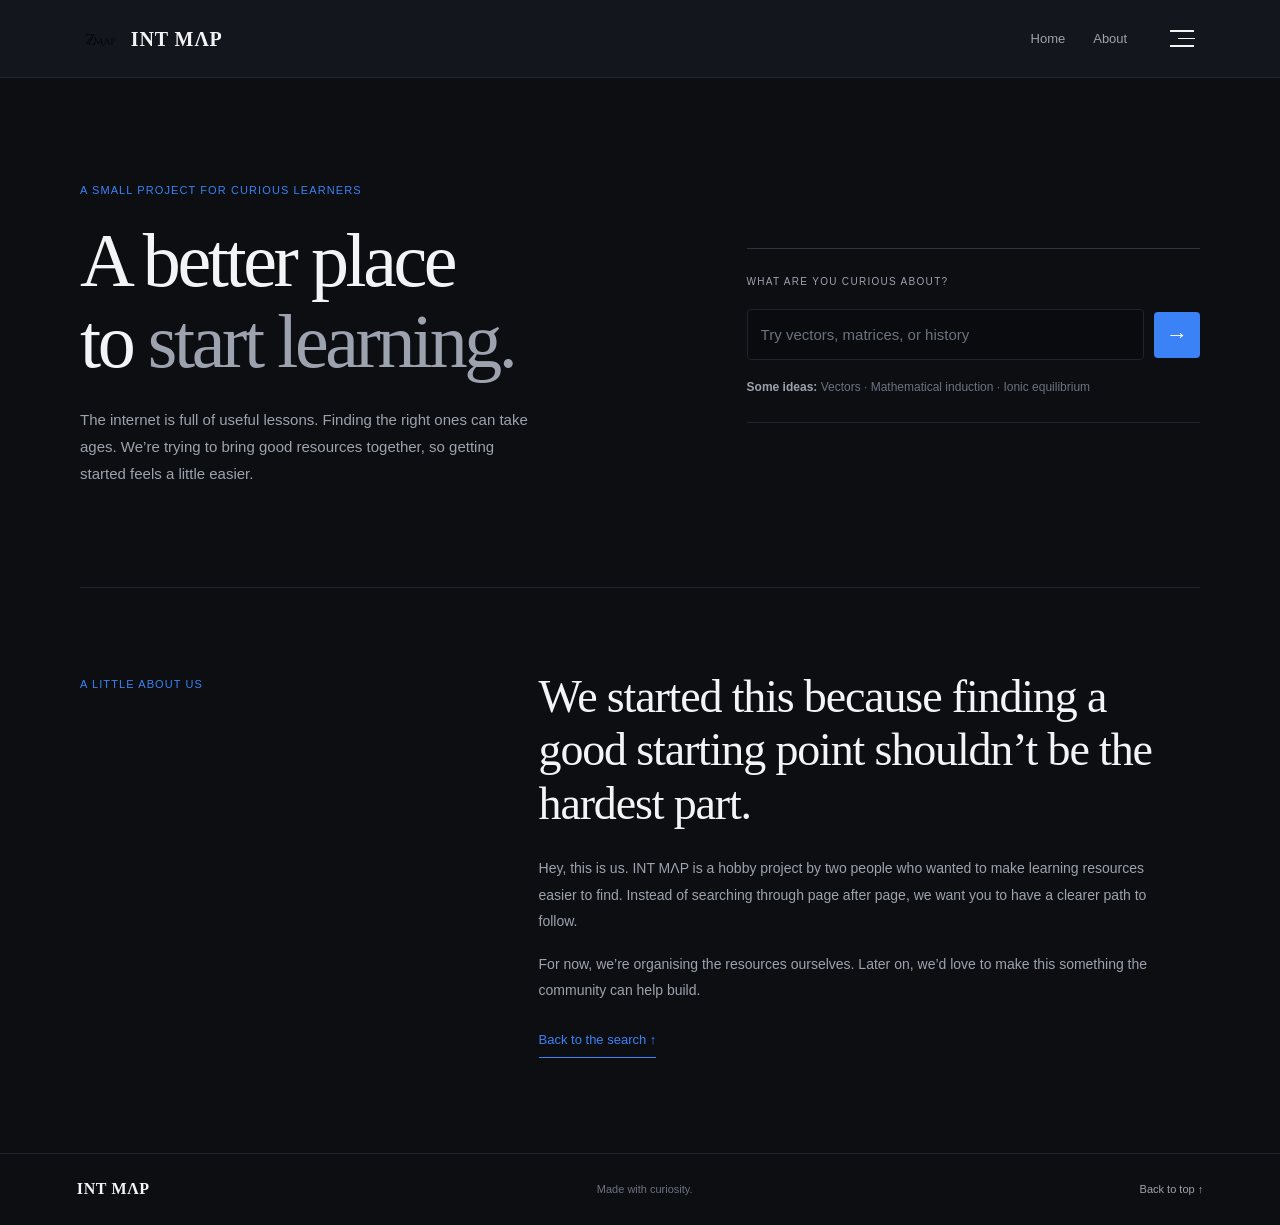
==== commit effd9471: "Apply obsidian and cobalt colour palette" ====
--- a/index.html
+++ b/index.html
@@ -3,319 +3,138 @@
 <head>
   <meta charset="UTF-8">
   <meta name="viewport" content="width=device-width, initial-scale=1">
-  <meta name="theme-color" content="#f4f0e7">
+  <meta name="theme-color" content="#0C0E12">
   <meta name="description" content="INT MΛP brings useful learning resources together and gives you a place to start.">
   <title>INT MΛP — A place to start</title>
   <link rel="icon" href="logo/favicon.png" type="image/png">
   <style>
 :root {
-  --paper: #f4f0e7;
-  --paper-dark: #ebe4d7;
-  --ink: #29251f;
-  --muted: #70685d;
-  --wine: #6b2023;
-  --line: #d7cfc1;
-  --white: #fffdf8;
+  --bg: #0C0E12;
+  --surface: #13161C;
+  --surface-hover: #1A1E26;
+  --input: #090B0E;
+  --border: #1F242D;
+  --border-strong: #2E3542;
+  --text: #F3F4F6;
+  --text-secondary: #9CA3AF;
+  --text-muted: #6B7280;
+  --accent: #3B82F6;
+  --accent-hover: #2563EB;
 }
 * { box-sizing: border-box; }
 html { scroll-behavior: smooth; scroll-padding-top: 88px; }
 body {
-  margin: 0;
-  min-height: 100vh;
-  background: var(--paper);
-  color: var(--ink);
-  font-family: Arial, Helvetica, sans-serif;
-  -webkit-font-smoothing: antialiased;
+  margin: 0; min-height: 100vh; background: var(--bg); color: var(--text);
+  font-family: Arial, Helvetica, sans-serif; -webkit-font-smoothing: antialiased;
 }
 body.menu-open { overflow: hidden; }
 a { color: inherit; }
 button, input { font: inherit; }
 .topbar {
-  height: 78px;
-  padding: 0 clamp(20px, 6vw, 82px);
-  display: flex;
-  align-items: center;
-  justify-content: space-between;
-  background: var(--paper);
-  border-bottom: 1px solid var(--line);
-  position: sticky;
-  top: 0;
-  z-index: 10;
-}
-.brand {
-  display: inline-flex;
-  align-items: center;
-  gap: 11px;
-  text-decoration: none;
-  min-width: 0;
-}
+  height: 78px; padding: 0 clamp(20px, 6vw, 82px); display: flex;
+  align-items: center; justify-content: space-between; background: var(--surface);
+  border-bottom: 1px solid var(--border); position: sticky; top: 0; z-index: 10;
+}
+.brand { display: inline-flex; align-items: center; gap: 11px; text-decoration: none; min-width: 0; }
 .brand-icon { width: 43px; height: 43px; object-fit: contain; }
-.brand-name {
-  font: 600 20px/1 Georgia, "Times New Roman", serif;
-  letter-spacing: .045em;
-  white-space: nowrap;
-}
+.brand-name { font: 600 20px/1 Georgia, "Times New Roman", serif; letter-spacing: .045em; white-space: nowrap; }
 .topbar-right { display: flex; align-items: center; gap: 34px; }
 .main-nav { display: flex; align-items: center; gap: 28px; }
-.main-nav a {
-  color: var(--muted);
-  font-size: 13px;
-  text-decoration: none;
-}
-.main-nav a:hover, .main-nav a:focus-visible { color: var(--wine); }
+.main-nav a { color: var(--text-secondary); font-size: 13px; text-decoration: none; transition: color .15s; }
+.main-nav a:hover, .main-nav a:focus-visible { color: var(--text); }
 .menu-toggle {
-  width: 42px;
-  height: 42px;
-  padding: 10px 8px;
-  border: 0;
-  background: transparent;
-  display: flex;
-  flex-direction: column;
-  align-items: center;
-  justify-content: center;
-  gap: 6px;
-  cursor: pointer;
-}
-.menu-toggle span {
-  display: block;
-  height: 1.5px;
-  width: 24px;
-  background: var(--ink);
-  transition: transform .2s ease, opacity .2s ease;
-}
+  width: 42px; height: 42px; padding: 10px 8px; border: 0; background: transparent;
+  display: flex; flex-direction: column; align-items: center; justify-content: center;
+  gap: 6px; cursor: pointer;
+}
+.menu-toggle:hover { background: var(--surface-hover); }
+.menu-toggle span { display: block; height: 1.5px; width: 24px; background: var(--text); transition: transform .2s ease, opacity .2s ease; }
 .menu-toggle span:nth-child(2) { width: 17px; align-self: flex-end; }
 .menu-toggle[aria-expanded="true"] span:first-child { transform: translateY(7.5px) rotate(45deg); }
 .menu-toggle[aria-expanded="true"] span:nth-child(2) { opacity: 0; }
 .menu-toggle[aria-expanded="true"] span:last-child { transform: translateY(-7.5px) rotate(-45deg); }
-.menu-backdrop {
-  position: fixed;
-  inset: 0;
-  z-index: 19;
-  background: rgba(28, 23, 19, .35);
-}
+.menu-backdrop { position: fixed; inset: 0; z-index: 19; background: rgba(0, 0, 0, .68); }
 .menu-backdrop[hidden] { display: none; }
 .side-menu {
-  position: fixed;
-  z-index: 20;
-  top: 0;
-  right: 0;
-  width: min(360px, 88vw);
-  height: 100vh;
-  height: 100dvh;
-  padding: 27px 30px 30px;
-  display: flex;
-  flex-direction: column;
-  background: var(--paper);
-  border-left: 1px solid var(--line);
-  transform: translateX(101%);
-  transition: transform .25s ease;
+  position: fixed; z-index: 20; top: 0; right: 0; width: min(360px, 88vw);
+  height: 100vh; height: 100dvh; padding: 27px 30px 30px; display: flex;
+  flex-direction: column; background: var(--surface); border-left: 1px solid var(--border);
+  transform: translateX(101%); transition: transform .25s ease;
 }
 .side-menu.is-open { transform: translateX(0); }
-.menu-top {
-  display: flex;
-  justify-content: space-between;
-  align-items: center;
-  padding-bottom: 42px;
-}
-.menu-label {
-  color: var(--muted);
-  font-size: 11px;
-  letter-spacing: .12em;
-  text-transform: uppercase;
-}
+.menu-top { display: flex; justify-content: space-between; align-items: center; padding-bottom: 42px; }
+.menu-label { color: var(--text-muted); font-size: 11px; letter-spacing: .12em; text-transform: uppercase; }
 .menu-close {
-  width: 36px;
-  height: 36px;
-  border: 1px solid var(--line);
-  border-radius: 50%;
-  background: transparent;
-  color: var(--ink);
-  font-size: 22px;
-  cursor: pointer;
-}
+  width: 36px; height: 36px; border: 1px solid var(--border-strong); border-radius: 50%;
+  background: transparent; color: var(--text); font-size: 22px; cursor: pointer;
+}
+.menu-close:hover { background: var(--surface-hover); }
 .side-menu > a {
-  padding: 17px 0;
-  border-bottom: 1px solid var(--line);
-  text-decoration: none;
-  font: 25px/1.2 Georgia, "Times New Roman", serif;
-}
-.side-menu > a:hover { color: var(--wine); }
-.menu-foot {
-  margin-top: auto;
-  color: var(--muted);
-  font-size: 12px;
-  line-height: 1.6;
-}
+  padding: 17px 0; border-bottom: 1px solid var(--border);
+  text-decoration: none; font: 25px/1.2 Georgia, "Times New Roman", serif;
+}
+.side-menu > a:hover { color: var(--accent); }
+.menu-foot { margin-top: auto; color: var(--text-muted); font-size: 12px; line-height: 1.6; }
 .hero {
-  width: min(1120px, calc(100% - 48px));
-  min-height: 510px;
-  margin: 0 auto;
-  padding: 82px 0 76px;
-  display: grid;
-  grid-template-columns: 1.12fr .88fr;
-  align-items: center;
-  gap: clamp(36px, 7vw, 95px);
-  border-bottom: 1px solid var(--line);
+  width: min(1120px, calc(100% - 48px)); min-height: 510px; margin: 0 auto;
+  padding: 82px 0 76px; display: grid; grid-template-columns: 1.12fr .88fr;
+  align-items: center; gap: clamp(36px, 7vw, 95px); border-bottom: 1px solid var(--border);
 }
 .hero-copy { max-width: 620px; }
-.kicker {
-  margin: 0 0 24px;
-  color: var(--wine);
-  font-size: 11px;
-  letter-spacing: .1em;
-  text-transform: uppercase;
-}
+.kicker { margin: 0 0 24px; color: var(--accent); font-size: 11px; letter-spacing: .1em; text-transform: uppercase; }
 .hero h1 {
-  margin: 0;
-  max-width: 650px;
-  font: 500 clamp(43px, 6.2vw, 76px)/1.06 Georgia, "Times New Roman", serif;
+  margin: 0; max-width: 650px; font: 500 clamp(43px, 6.2vw, 76px)/1.06 Georgia, "Times New Roman", serif;
   letter-spacing: -.045em;
 }
-.hero h1 em {
-  color: var(--wine);
-  font-style: normal;
-}
-.hero-description {
-  max-width: 460px;
-  margin: 25px 0 0;
-  color: var(--muted);
-  font-size: 15px;
-  line-height: 1.8;
-}
-.search-area {
-  padding: 27px 0 24px;
-  border-top: 1px solid var(--ink);
-  border-bottom: 1px solid var(--line);
-}
-.search-label {
-  display: block;
-  margin-bottom: 22px;
-  color: var(--muted);
-  font-size: 10px;
-  letter-spacing: .13em;
-  text-transform: uppercase;
-}
-.searching {
-  display: flex;
-  align-items: center;
-  width: 100%;
-  gap: 10px;
-}
+.hero h1 em { color: var(--text-secondary); font-style: normal; }
+.hero-description { max-width: 460px; margin: 25px 0 0; color: var(--text-secondary); font-size: 15px; line-height: 1.8; }
+.search-area { padding: 27px 0 24px; border-top: 1px solid var(--border-strong); border-bottom: 1px solid var(--border); }
+.search-label { display: block; margin-bottom: 22px; color: var(--text-secondary); font-size: 10px; letter-spacing: .13em; text-transform: uppercase; }
+.searching { display: flex; align-items: center; width: 100%; gap: 10px; }
 .searchbar {
-  min-width: 0;
-  flex: 1;
-  height: 51px;
-  padding: 0 2px;
-  border: 0;
-  border-bottom: 1px solid #a69a89;
-  border-radius: 0;
-  outline: none;
-  background: transparent;
-  color: var(--ink);
-  font-size: 15px;
-}
-.searchbar::placeholder { color: #93897d; opacity: 1; }
-.searchbar:focus { border-bottom: 2px solid var(--wine); }
+  min-width: 0; flex: 1; height: 51px; padding: 0 13px; border: 1px solid var(--border);
+  border-radius: 4px; outline: none; background: var(--input); color: var(--text); font-size: 15px;
+}
+.searchbar::placeholder { color: var(--text-muted); opacity: 1; }
+.searchbar:focus { border-color: var(--accent); box-shadow: 0 0 0 2px rgba(59, 130, 246, .18); }
 .search-button {
-  flex: 0 0 46px;
-  width: 46px;
-  height: 46px;
-  border: 0;
-  background: var(--wine);
-  color: var(--white);
-  font-size: 22px;
-  cursor: pointer;
-}
-.search-button:hover { background: #4e171a; }
-.search-help {
-  margin: 17px 0 0;
-  color: var(--muted);
-  font-size: 12px;
-  line-height: 1.7;
-}
-.search-help strong { color: var(--ink); font-weight: 600; }
+  flex: 0 0 46px; width: 46px; height: 46px; border: 0; border-radius: 4px;
+  background: var(--accent); color: #fff; font-size: 22px; cursor: pointer;
+}
+.search-button:hover { background: var(--accent-hover); }
+.search-help { margin: 17px 0 0; color: var(--text-muted); font-size: 12px; line-height: 1.7; }
+.search-help strong { color: var(--text-secondary); font-weight: 600; }
 .about-section {
-  width: min(1120px, calc(100% - 48px));
-  margin: 0 auto;
-  padding: 82px 0 95px;
-  display: grid;
-  grid-template-columns: .7fr 1.3fr;
-  gap: clamp(35px, 8vw, 110px);
-}
-.section-label {
-  padding-top: 8px;
-  color: var(--wine);
-  font-size: 11px;
-  letter-spacing: .1em;
-  text-transform: uppercase;
-}
+  width: min(1120px, calc(100% - 48px)); margin: 0 auto; padding: 82px 0 95px;
+  display: grid; grid-template-columns: .7fr 1.3fr; gap: clamp(35px, 8vw, 110px);
+}
+.section-label { padding-top: 8px; color: var(--accent); font-size: 11px; letter-spacing: .1em; text-transform: uppercase; }
 .about-content { max-width: 690px; }
-.about-content h2 {
-  margin: 0 0 25px;
-  font: 500 clamp(31px, 4vw, 46px)/1.16 Georgia, "Times New Roman", serif;
-  letter-spacing: -.025em;
-}
-.about-copy {
-  max-width: 610px;
-  color: var(--muted);
-  font-size: 14px;
-  line-height: 1.9;
-}
+.about-content h2 { margin: 0 0 25px; font: 500 clamp(31px, 4vw, 46px)/1.16 Georgia, "Times New Roman", serif; letter-spacing: -.025em; }
+.about-copy { max-width: 610px; color: var(--text-secondary); font-size: 14px; line-height: 1.9; }
 .about-copy p { margin: 0 0 16px; }
-.text-link {
-  display: inline-block;
-  margin-top: 8px;
-  padding-bottom: 4px;
-  color: var(--wine);
-  border-bottom: 1px solid var(--wine);
-  font-size: 13px;
-  text-decoration: none;
-}
-.text-link:hover { color: var(--ink); border-color: var(--ink); }
+.text-link { display: inline-block; margin-top: 8px; padding-bottom: 4px; color: var(--accent); border-bottom: 1px solid var(--accent); font-size: 13px; text-decoration: none; }
+.text-link:hover { color: var(--accent-hover); border-color: var(--accent-hover); }
 .footer {
-  min-height: 72px;
-  padding: 20px clamp(20px, 6vw, 82px);
-  display: flex;
-  justify-content: space-between;
-  align-items: center;
-  gap: 16px;
-  border-top: 1px solid var(--line);
-  color: var(--muted);
-  font-size: 11px;
-}
-.footer-brand {
-  color: var(--ink);
-  font: 600 16px Georgia, "Times New Roman", serif;
-  letter-spacing: .04em;
-}
-.footer a { text-decoration: none; }
-.footer a:hover { color: var(--wine); }
-a:focus-visible, button:focus-visible, input:focus-visible {
-  outline: 2px solid var(--wine);
-  outline-offset: 4px;
-}
+  min-height: 72px; padding: 20px clamp(20px, 6vw, 82px); display: flex;
+  justify-content: space-between; align-items: center; gap: 16px;
+  border-top: 1px solid var(--border); color: var(--text-muted); font-size: 11px;
+}
+.footer-brand { color: var(--text); font: 600 16px Georgia, "Times New Roman", serif; letter-spacing: .04em; }
+.footer a { color: var(--text-secondary); text-decoration: none; }
+.footer a:hover { color: var(--accent); }
+a:focus-visible, button:focus-visible { outline: 2px solid var(--accent); outline-offset: 4px; }
 @media (max-width: 760px) {
   .topbar { height: 70px; padding: 0 18px; }
   .brand-icon { width: 38px; height: 38px; }
   .brand-name { font-size: 18px; }
   .topbar-right { gap: 12px; }
   .main-nav { display: none; }
-  .hero {
-    width: calc(100% - 40px);
-    min-height: 0;
-    padding: 70px 0 62px;
-    grid-template-columns: 1fr;
-    gap: 44px;
-  }
+  .hero { width: calc(100% - 40px); min-height: 0; padding: 70px 0 62px; grid-template-columns: 1fr; gap: 44px; }
   .hero h1 { font-size: clamp(43px, 12vw, 64px); }
   .hero-description { margin-top: 19px; font-size: 14px; }
   .search-area { padding-top: 22px; }
-  .about-section {
-    width: calc(100% - 40px);
-    padding: 58px 0 70px;
-    grid-template-columns: 1fr;
-    gap: 23px;
-  }
+  .about-section { width: calc(100% - 40px); padding: 58px 0 70px; grid-template-columns: 1fr; gap: 23px; }
   .about-content h2 { font-size: 35px; }
   .footer { flex-wrap: wrap; }
 }
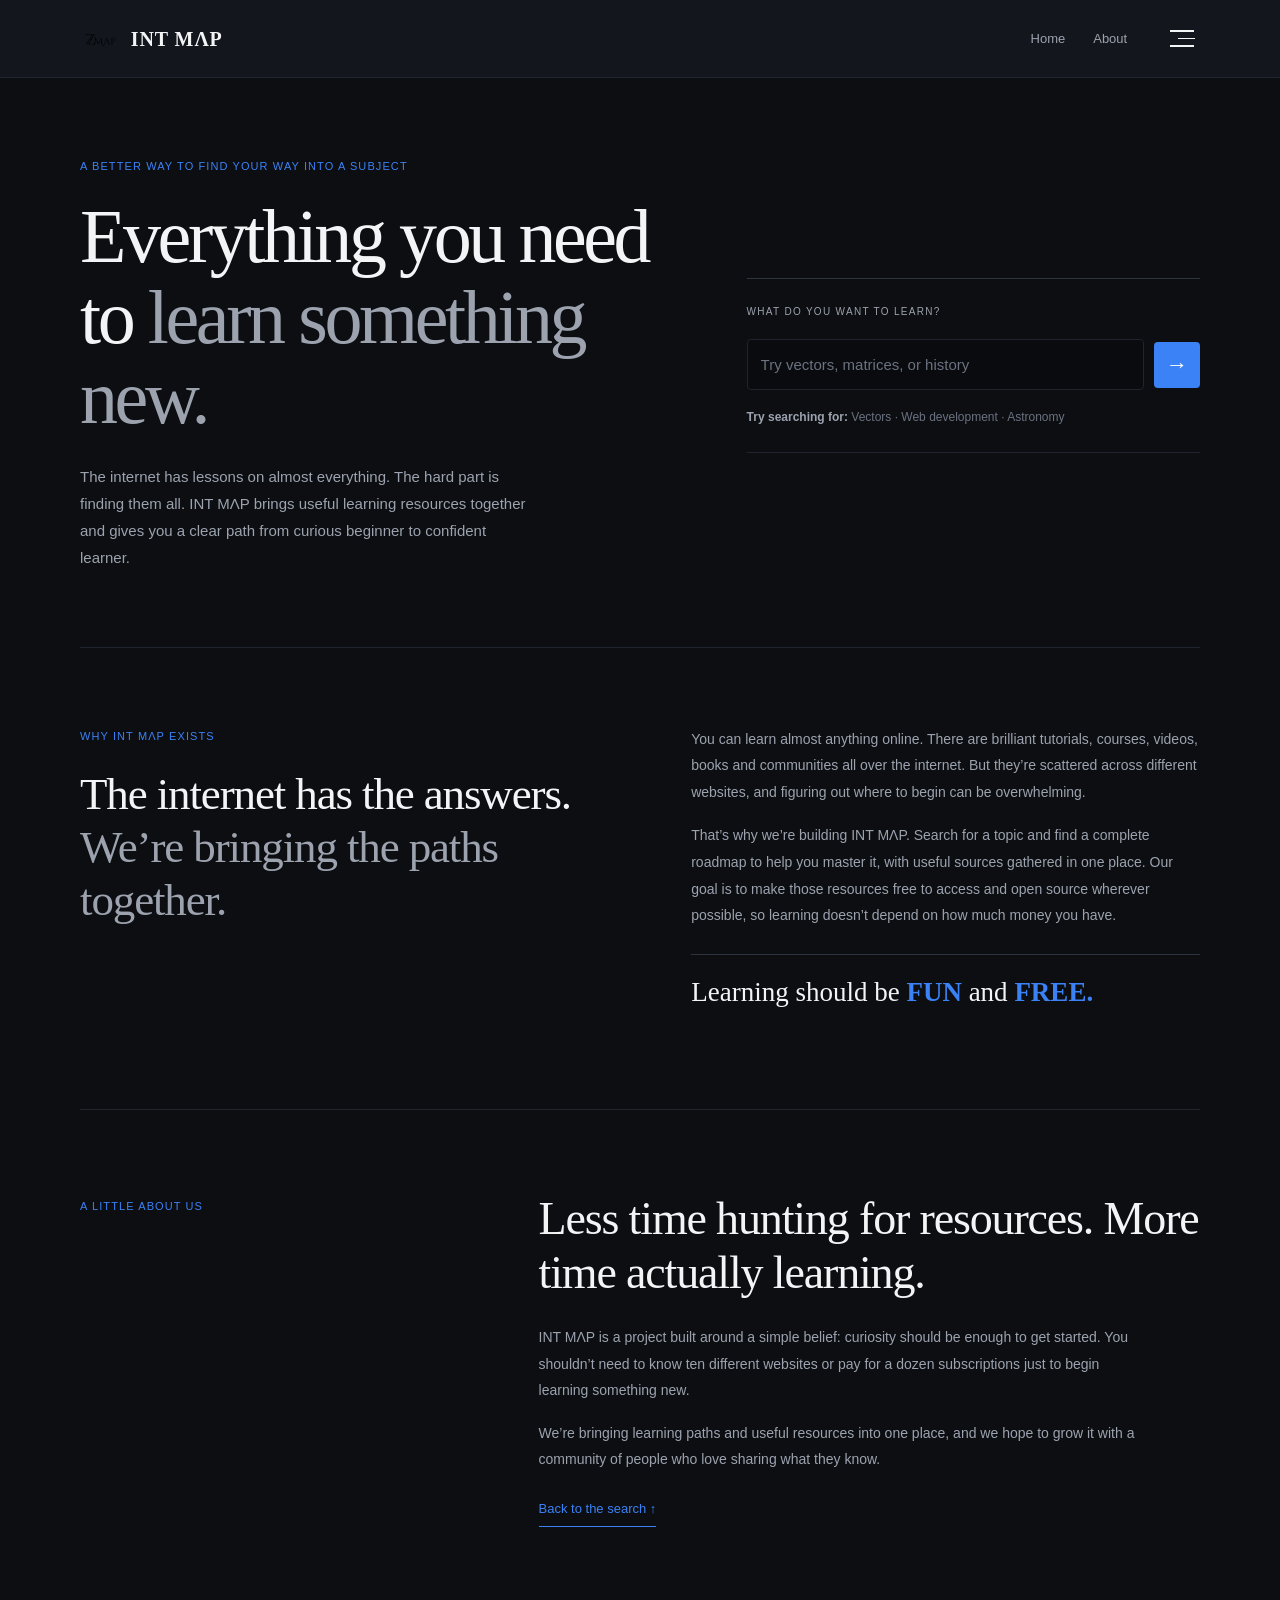
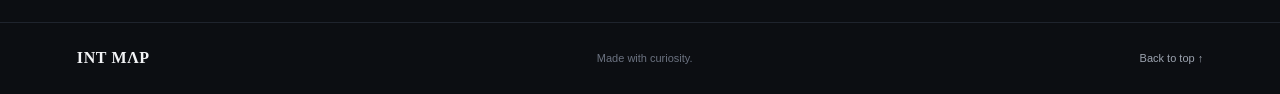
==== commit 1a82001f: "Add INT MAP mission and fun free learning message" ====
--- a/index.html
+++ b/index.html
@@ -4,8 +4,8 @@
   <meta charset="UTF-8">
   <meta name="viewport" content="width=device-width, initial-scale=1">
   <meta name="theme-color" content="#0C0E12">
-  <meta name="description" content="INT MΛP brings useful learning resources together and gives you a place to start.">
-  <title>INT MΛP — A place to start</title>
+  <meta name="description" content="Find a complete learning roadmap for the topic you love, with free and open-source resources. Learning should be fun and free.">
+  <title>INT MΛP — Learning should be fun and free</title>
   <link rel="icon" href="logo/favicon.png" type="image/png">
   <style>
 :root {
@@ -141,7 +141,46 @@
 @media (prefers-reduced-motion: reduce) {
   *, *::before, *::after { scroll-behavior: auto !important; transition-duration: .01ms !important; }
 }
-  </style>
+  
+.mission-section {
+  width: min(1120px, calc(100% - 48px));
+  margin: 0 auto;
+  padding: 78px 0 82px;
+  display: grid;
+  grid-template-columns: 1fr 1fr;
+  gap: clamp(36px, 8vw, 105px);
+  border-bottom: 1px solid var(--border);
+}
+.mission-heading h2 {
+  margin: 24px 0 0;
+  font: 500 clamp(30px, 4vw, 45px)/1.18 Georgia, "Times New Roman", serif;
+  letter-spacing: -.025em;
+}
+.mission-heading h2 em { color: var(--text-secondary); font-style: normal; }
+.mission-copy {
+  color: var(--text-secondary);
+  font-size: 14px;
+  line-height: 1.9;
+}
+.mission-copy p { margin: 0 0 17px; }
+.mission-motto {
+  margin-top: 25px !important;
+  padding-top: 19px;
+  border-top: 1px solid var(--border-strong);
+  color: var(--text);
+  font: 500 clamp(20px, 2.5vw, 27px)/1.35 Georgia, "Times New Roman", serif;
+}
+.mission-motto strong { color: var(--accent); font-weight: 600; }
+@media (max-width: 760px) {
+  .mission-section {
+    width: calc(100% - 40px);
+    padding: 58px 0 62px;
+    grid-template-columns: 1fr;
+    gap: 25px;
+  }
+  .mission-heading h2 { font-size: 34px; }
+}
+</style>
 </head>
 <body>
   <header class="topbar">
@@ -175,28 +214,41 @@
   <main id="home">
     <section class="hero" id="search-section">
       <div class="hero-copy">
-        <p class="kicker">A small project for curious learners</p>
-        <h1>A better place<br>to <em>start learning.</em></h1>
-        <p class="hero-description">The internet is full of useful lessons. Finding the right ones can take ages. We’re trying to bring good resources together, so getting started feels a little easier.</p>
+        <p class="kicker">A better way to find your way into a subject</p>
+        <h1>Everything you need<br>to <em>learn something new.</em></h1>
+        <p class="hero-description">The internet has lessons on almost everything. The hard part is finding them all. INT MΛP brings useful learning resources together and gives you a clear path from curious beginner to confident learner.</p>
       </div>
 
       <div class="search-area">
-        <label class="search-label" for="topic-search">What are you curious about?</label>
+        <label class="search-label" for="topic-search">What do you want to learn?</label>
         <form class="searching" role="search" action="#" onsubmit="return false">
           <input id="topic-search" type="search" class="searchbar" aria-label="Search learning resources" placeholder="Try vectors, matrices, or history">
           <button class="search-button" type="submit" aria-label="Search">→</button>
         </form>
-        <p class="search-help"><strong>Some ideas:</strong> Vectors · Mathematical induction · Ionic equilibrium</p>
+        <p class="search-help"><strong>Try searching for:</strong> Vectors · Web development · Astronomy</p>
+      </div>
+    </section>
+
+
+    <section class="mission-section" aria-labelledby="mission-title">
+      <div class="mission-heading">
+        <span class="section-label">Why INT MΛP exists</span>
+        <h2 id="mission-title">The internet has the answers.<br><em>We’re bringing the paths together.</em></h2>
+      </div>
+      <div class="mission-copy">
+        <p>You can learn almost anything online. There are brilliant tutorials, courses, videos, books and communities all over the internet. But they’re scattered across different websites, and figuring out where to begin can be overwhelming.</p>
+        <p>That’s why we’re building INT MΛP. Search for a topic and find a complete roadmap to help you master it, with useful sources gathered in one place. Our goal is to make those resources free to access and open source wherever possible, so learning doesn’t depend on how much money you have.</p>
+        <p class="mission-motto">Learning should be <strong>FUN</strong> and <strong>FREE.</strong></p>
       </div>
     </section>
 
     <section class="about-section" id="about-section">
       <div class="section-label">A little about us</div>
       <div class="about-content">
-        <h2>We started this because finding a good starting point shouldn’t be the hardest part.</h2>
+        <h2>Less time hunting for resources. More time actually learning.</h2>
         <div class="about-copy">
-          <p>Hey, this is us. INT MΛP is a hobby project by two people who wanted to make learning resources easier to find. Instead of searching through page after page, we want you to have a clearer path to follow.</p>
-          <p>For now, we’re organising the resources ourselves. Later on, we’d love to make this something the community can help build.</p>
+          <p>INT MΛP is a project built around a simple belief: curiosity should be enough to get started. You shouldn’t need to know ten different websites or pay for a dozen subscriptions just to begin learning something new.</p>
+          <p>We’re bringing learning paths and useful resources into one place, and we hope to grow it with a community of people who love sharing what they know.</p>
           <a class="text-link" href="#search-section">Back to the search ↑</a>
         </div>
       </div>
